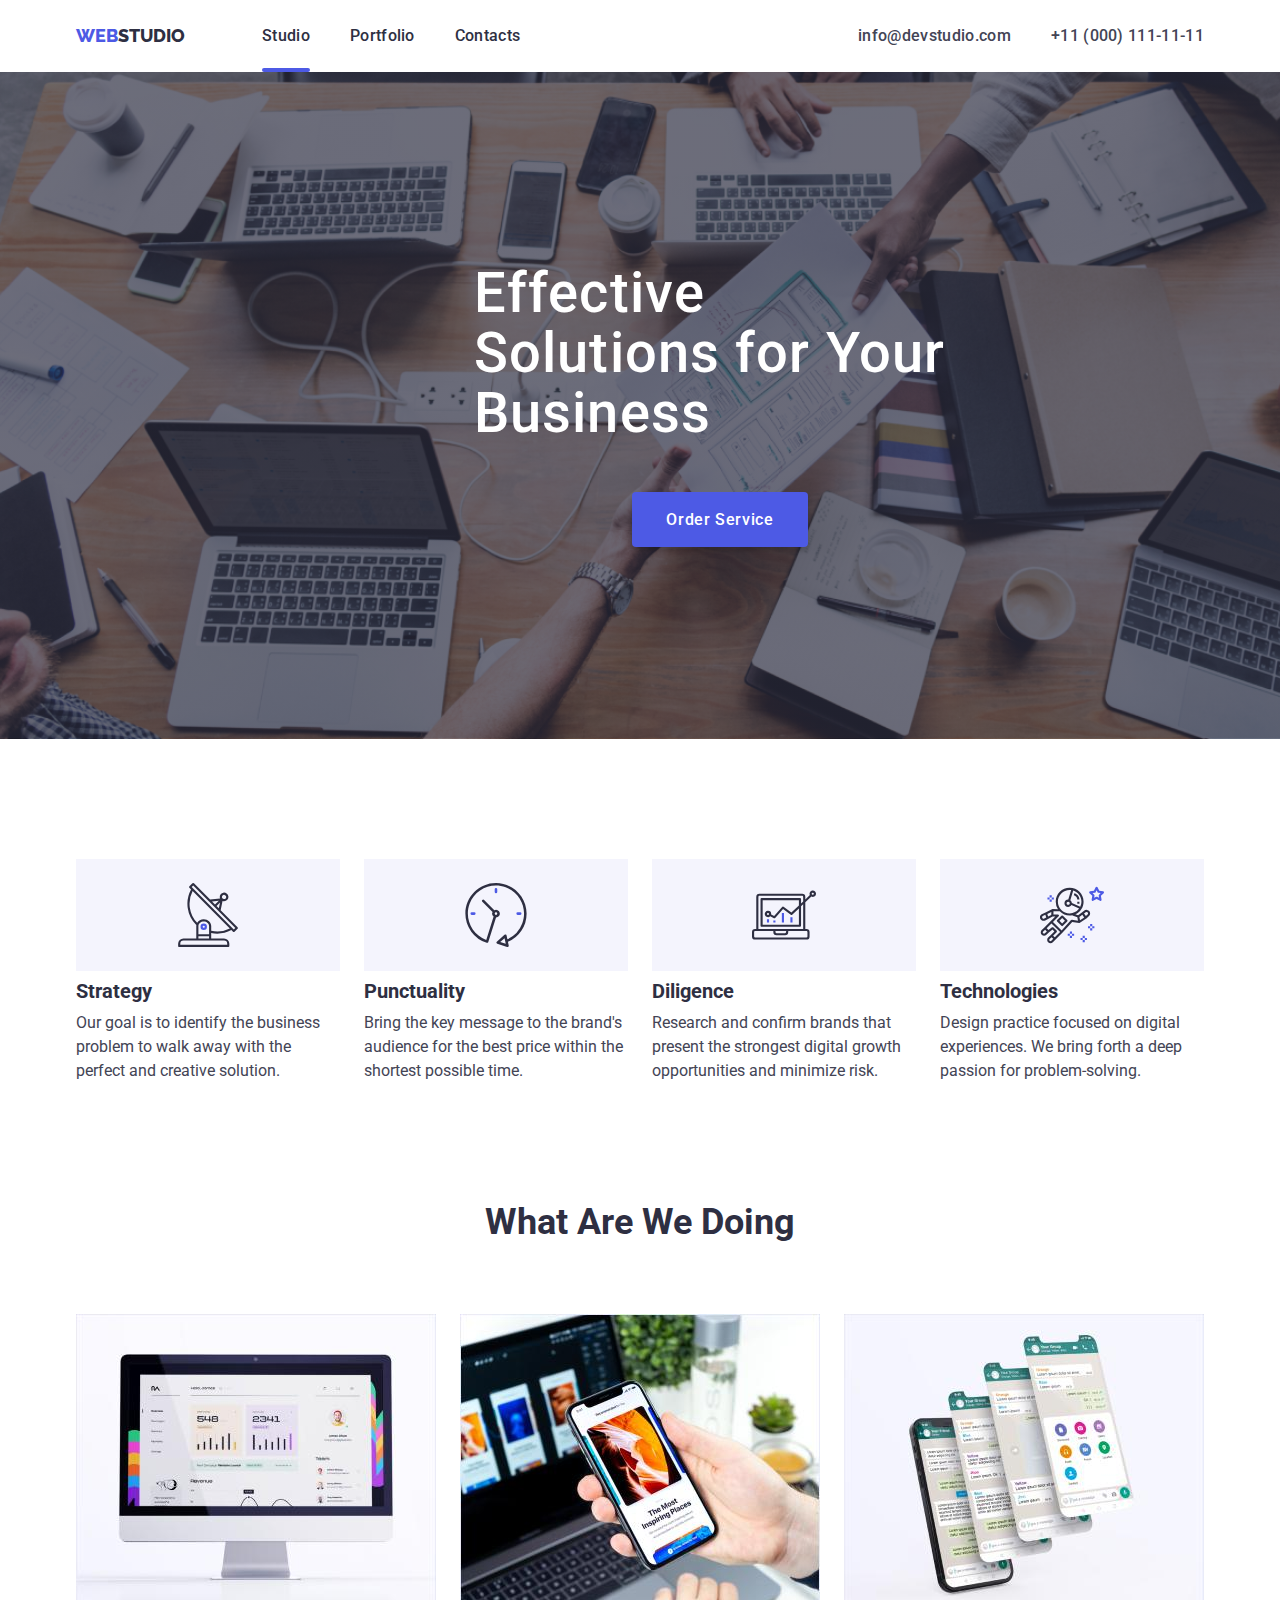
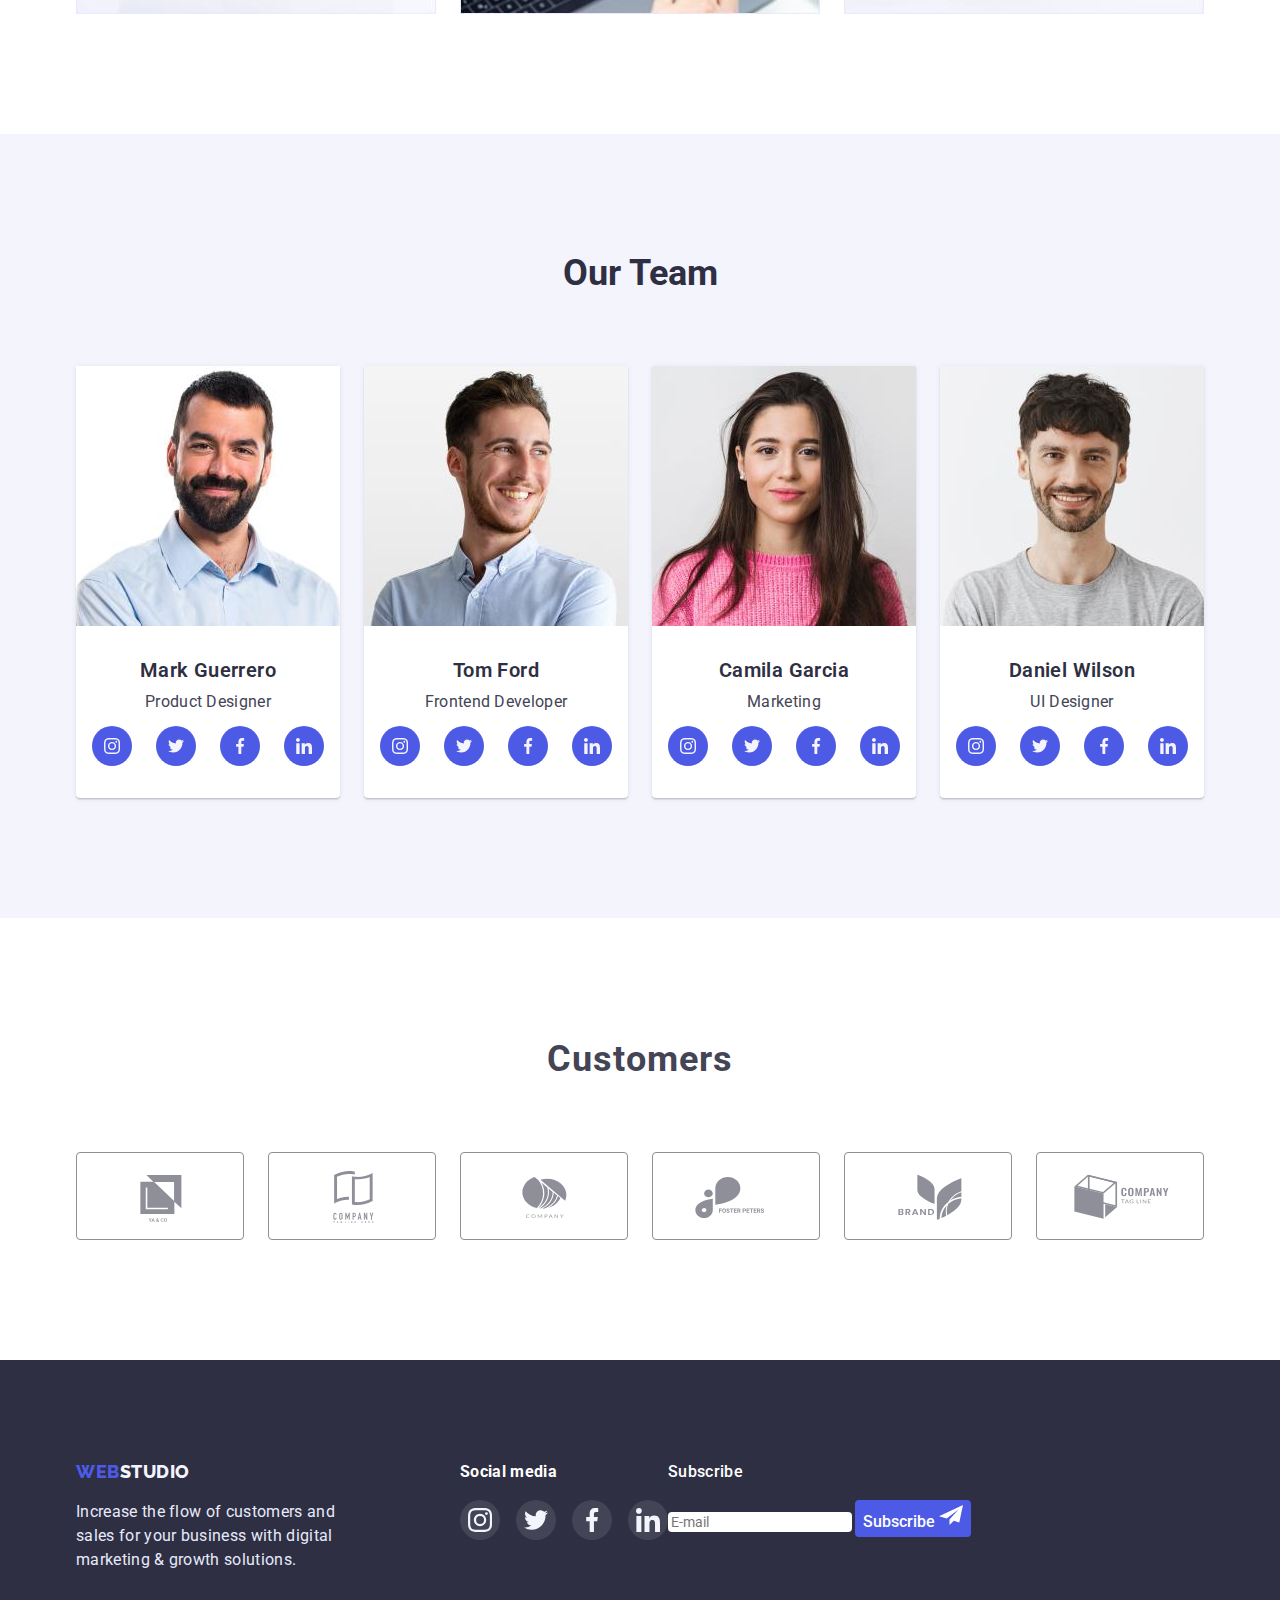
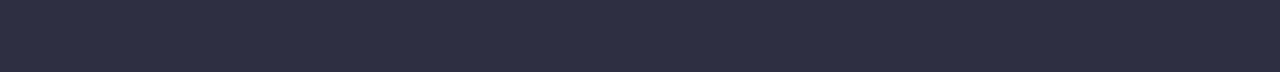
==== index.html @ 7c44bed7 "ДЗ-6 заготовки" ====
<!DOCTYPE html>
<html lang="en">
<head>
    <meta charset="UTF-8">
    <meta http-equiv="X-UA-Compatible" content="IE=edge">
    <meta name="viewport" content="width=device-width, initial-scale=1.0">
    <link rel="preconnect" href="https://fonts.googleapis.com">
    <link rel="preconnect" href="https://fonts.gstatic.com" crossorigin>
    <link href="https://fonts.googleapis.com/css2?family=Raleway:wght@800&family=Roboto:wght@400;500;700;900&display=swap" rel="stylesheet">
    <link rel="stylesheet" href="https://cdn.jsdelivr.net/npm/modern-normalize@1.1.0/modern-normalize.min.css">
    <title>Studio</title>
    <link rel="stylesheet" href="./css/styles.css">
</head>
<body>
    <header class="pege-header">
        <div class="pege-header-box container">
            <nav class="logo">
                <!--Шапка сторінки-->
                <a class="logo-header" href="index.html"><span class="logo-header-accent">web</span>studio</a>
                    <!--Навігація на інші сторінки-->
                <ul class="nav-menu current-page">

                    <li class="menu-list">
                        <a class="menu-item menu-activ" href="index.html">Studio</a>
                    </li>
                    <li class="menu-list">
                        <a class="menu-item" href="portfolio.html">Portfolio</a>
                    </li>
                    <li class="menu-list">
                        <a class="menu-item" href="">Contacts</a>
                    </li>

                </ul>
            </nav>
        
                <!--Контакти-->

            <ul class="contacts">

                <li class="contact-list">
                    <a class="contact" href="mailto:info@devstudio.com">info@devstudio.com</a>
                </li>
                <li class="contact-list">
                    <a class="contact" href="tel:+110001111111">+11 (000) 111-11-11</a>
                </li>
                
            </ul>
        </div>
    </header>

    <main class="main">
        
        <section class="hero-style">

            <div class="hero-box container">

                <h1 class="hero-title">Effective Solutions for Your Business</h1>

                <button class="button" type="button" data-modal-open>Order Service</button>

            </div>

        </section>

            <!--Приклади інструментів-->
        <section class="section-advantage section">

            <div class="advantage-box container">

                <h2 class="hidden-title">Advantage</h2>
                <ul class="advantage">

                    <li class="list-advantage">

                        <div class="advantage-icon">
                            <svg class="" width="64" height="64">
                                <use href="./images/sprite.svg#icon-antenna-1"></use>
                            </svg>
                        </div>

                        <h3 class="advantage-title">Strategy</h3>
                        <p class="advantage-text">Our goal is to identify the business
                        problem to walk away with the perfect and creative solution.
                        </p>

                    </li>
            
                    <li class="list-advantage">

                        <div class="advantage-icon">
                            <svg class="" width="64" height="64">
                                <use href="./images/sprite.svg#icon-clock-1"></use>
                            </svg>
                        </div>

                        <h3 class="advantage-title">Punctuality</h3>
                        <p class="advantage-text">Bring the key message to the brand's audience
                        for the best price within the shortest possible time.
                        </p>

                    </li>
            
                    <li class="list-advantage">

                        <div class="advantage-icon">
                            <svg class="" width="64" height="64">
                                <use href="./images/sprite.svg#icon-diagram-1"></use>
                            </svg>
                        </div>

                        <h3 class="advantage-title">Diligence</h3>
                        <p class="advantage-text">Research and confirm brands that present the strongest digital
                        growth opportunities and minimize risk.
                        </p>

                    </li>
            
                    <li class="list-advantage">

                        <div class="advantage-icon">
                            <svg class="" width="64" height="64">
                                <use href="./images/sprite.svg#icon-astronaut-1"></use>
                            </svg>
                        </div>

                        <h3 class="advantage-title">Technologies</h3>
                        <p class="advantage-text">Design practice focused on digital experiences.
                        We bring forth a deep passion for problem-solving.
                        </p>

                    </li>

                </ul>
            </div>

        </section>    

            <!--Приклади робіт-->
        <section class="work-examples section">

        <div class="work-box container">

                <h2 class="two-header">What are we doing</h2>

            <ul class="work-examples-list">
                <li class="work-linc">
                    <img src="images/Rectangle71.jpg" alt="products" width="360">
                </li>
        
                <li class="work-linc">
                    <img src="images/img(1).jpg" alt="products" width="360">
                </li>
        
                <li class="work-linc">
                    <img src="images/img.jpg" alt="products" width="360">
                </li>
            </ul>

        </div>
        
        </section>
            
            <!--Наша команда-->
        <section class="block-team section">

        <div class="team-box container">
            <h2 class="two-header">Our Team</h2>
            <ul class="team-title">
                <li class="team-list">
                    <img src="images/Foto1.jpg" alt="foto" width="264" height="260">

                    <div class="team-card">
                        <h3 class="name">Mark Guerrero</h3>
                        <p class="profession">Product Designer</p>
                        <ul class="social-list">
                            <li class="social-list-item">
                                <a class="social-list-link" href="">
                                    <svg class="social-list-icon" width="16" height="16">
                                        <use href="./images/sprite.svg#icon-instagram-2"></use>
                                    </svg>
                                    </a>
                            </li>
                            <li class="social-list-item">
                                <a class="social-list-link" href="">
                                    <svg class="social-list-icon" width="16" height="16">
                                        <use href="./images/sprite.svg#icon-twitter-1"></use>
                                    </svg>
                                    </a>
                            </li>
                            <li class="social-list-item">
                                <a class="social-list-link" href="">
                                    <svg class="social-list-icon" width="16" height="16">
                                        <use href="./images/sprite.svg#icon-facebook-1"></use>
                                    </svg>
                                    </a>
                            </li>
                            <li class="social-list-item">
                                <a class="social-list-link" href="">
                                <svg class="social-list-icon" width="16" height="16">
                                    <use href="./images/sprite.svg#icon-linkedin-1"></use>
                                </svg>
                                </a>
                            </li>
                        </ul>
                    </div>
                    
                </li>
        
                <li class="team-list">
                    <img src="images/Foto2.jpg" alt="foto" width="264" height="260">

                    <div class="team-card">
                        <h3 class="name">Tom Ford</h3>
                        <p class="profession">Frontend Developer</p>
                        <ul class="social-list">
                            <li class="social-list-item">
                                <a class="social-list-link" href="">
                                    <svg class="social-list-icon" width="16" height="16">
                                        <use href="./images/sprite.svg#icon-instagram-2"></use>
                                    </svg>
                                    </a>
                            </li>
                            <li class="social-list-item">
                                <a class="social-list-link" href="">
                                    <svg class="social-list-icon" width="16" height="16">
                                        <use href="./images/sprite.svg#icon-twitter-1"></use>
                                    </svg>
                                    </a>
                            </li>
                            <li class="social-list-item">
                                <a class="social-list-link" href="">
                                    <svg class="social-list-icon" width="16" height="16">
                                        <use href="./images/sprite.svg#icon-facebook-1"></use>
                                    </svg>
                                    </a>
                            </li>
                            <li class="social-list-item">
                                <a class="social-list-link" href="">
                                <svg class="social-list-icon" width="16" height="16">
                                    <use href="./images/sprite.svg#icon-linkedin-1"></use>
                                </svg>
                                </a>
                            </li>
                        </ul>
                    </div>
                    
                </li>
            
                <li class="team-list">
                    <img src="images/Foto3.jpg" alt="foto" width="264" height="260">

                    <div class="team-card">
                        <h3 class="name">Camila Garcia</h3>
                        <p class="profession">Marketing</p>
                        <ul class="social-list">
                            <li class="social-list-item">
                                <a class="social-list-link" href="">
                                    <svg class="social-list-icon" width="16" height="16">
                                        <use href="./images/sprite.svg#icon-instagram-2"></use>
                                    </svg>
                                    </a>
                            </li>
                            <li class="social-list-item">
                                <a class="social-list-link" href="">
                                    <svg class="social-list-icon" width="16" height="16">
                                        <use href="./images/sprite.svg#icon-twitter-1"></use>
                                    </svg>
                                    </a>
                            </li>
                            <li class="social-list-item">
                                <a class="social-list-link" href="">
                                    <svg class="social-list-icon" width="16" height="16">
                                        <use href="./images/sprite.svg#icon-facebook-1"></use>
                                    </svg>
                                    </a>
                            </li>
                            <li class="social-list-item">
                                <a class="social-list-link" href="">
                                <svg class="social-list-icon" width="16" height="16">
                                    <use href="./images/sprite.svg#icon-linkedin-1"></use>
                                </svg>
                                </a>
                            </li>
                        </ul>
                    </div>
                    
                </li>
            
                <li class="team-list">
                    <img src="images/Foto4.jpg" alt="foto" width="264" height="260">

                    <div class="team-card">
                        <h3 class="name">Daniel Wilson</h3>
                        <p class="profession">UI Designer</p>
                        <ul class="social-list">
                            <li class="social-list-item">
                                <a class="social-list-link" href="">
                                    <svg class="social-list-icon" width="16" height="16">
                                        <use href="./images/sprite.svg#icon-instagram-2"></use>
                                    </svg>
                                    </a>
                            </li>
                            <li class="social-list-item">
                                <a class="social-list-link" href="">
                                    <svg class="social-list-icon" width="16" height="16">
                                        <use href="./images/sprite.svg#icon-twitter-1"></use>
                                    </svg>
                                    </a>
                            </li>
                            <li class="social-list-item">
                                <a class="social-list-link" href="">
                                    <svg class="social-list-icon" width="16" height="16">
                                        <use href="./images/sprite.svg#icon-facebook-1"></use>
                                    </svg>
                                    </a>
                            </li>
                            <li class="social-list-item">
                                <a class="social-list-link" href="">
                                <svg class="social-list-icon" width="16" height="16">
                                    <use href="./images/sprite.svg#icon-linkedin-1"></use>
                                </svg>
                                </a>
                            </li>
                            
                        </ul>
                    </div>
                    
                </li>

            </ul>
        </div>
      
        </section>
        <section class="customers section">
            <div class="customers-box container">
                <h2 class="customers-title">Customers</h2>
                <ul class="customers-list">
                    <li class="customers-item">
                        <a class="customers-linc" href="">
                            <svg class="customers-icon" width="104" height="56">
                                <use href="./images/sprite.svg#icon-Client-1"></use>
                            </svg>
                        </a>
                    </li>
                    <li class="customers-item">
                        <a class="customers-linc" href="">
                            <svg class="customers-icon" width="104" height="56">
                                <use href="./images/sprite.svg#icon-Client-2"></use>
                            </svg>
                        </a>
                    </li>
                    <li class="customers-item">
                        <a class="customers-linc" href="">
                            <svg class="customers-icon" width="104" height="56">
                                <use href="./images/sprite.svg#icon-Client-3"></use>
                            </svg>
                        </a>
                    </li>
                    <li class="customers-item">
                        <a class="customers-linc" href="">
                            <svg class="customers-icon" width="104" height="56">
                                <use href="./images/sprite.svg#icon-Client-4"></use>
                            </svg>
                        </a>
                    </li>
                    <li class="customers-item">
                        <a class="customers-linc" href="">
                            <svg class="customers-icon" width="104" height="56">
                                <use href="./images/sprite.svg#icon-Client-5"></use>
                            </svg>
                        </a>
                    </li>
                    <li class="customers-item">
                        <a class="customers-linc" href="">
                            <svg class="customers-icon" width="104" height="56">
                                <use href="./images/sprite.svg#icon-Client-6"></use>
                            </svg>
                        </a>
                    </li>
                    
                </ul>
            </div>
          
        </section>
    </main>
    <!--Підвал сторінки-->
    <footer class="footer">
        <div class="footer-box container">
            <div class="pege-footer-container">

                <a class="logo-footer" href="index.html"><span class="logo-footer-accent">web</span>studio</a>
                <p class="footer-text">
                Increase the flow of customers and sales
                for your business with digital marketing & growth solutions.
                </p>
    
            </div>
            <div class="social-media-box">
                    
                <p class="social-media-title">Social media</p>
    
                <ul class="social-media-list">
                    <li class="social-media-item">
                        <a class="social-media-link" href="">
                            <svg class="social-media-icon" width="24" height="24">
                                <use href="./images/sprite.svg#instagram-1"></use>
                            </svg>
                        </a>
                    </li>
                    <li class="social-media-item">
                        <a class="social-media-link" href="">
                            <svg class="social-media-icon" width="24" height="24">
                                <use href="./images/sprite.svg#twitter-1"></use>
                            </svg>
                        </a>
                    </li>
                    <li class="social-media-item">
                        <a class="social-media-link" href="">
                            <svg class="social-media-icon" width="24" height="24">
                                <use href="./images/sprite.svg#facebook-1"></use>
                            </svg>
                        </a>
                    </li>
                    <li class="social-media-item">
                        <a class="social-media-link" href="#">
                            <svg class="social-media-icon" width="24" height="24">
                                <use href="./images/sprite.svg#linkedin-1"></use>
                            </svg>
                        </a>
                    </li>
                    
                </ul>
            </div>
            
            <form class="email-input" name="subscribe" autocomplete="on" novalidate>
                <p class="subscribe-title">Subscribe</p> 
                <!-- <label 
                    class="contact-form-input" 
                    for="user_email" 
                
                </label> -->
                <input 
                class="contact-form" 
                type="email" 
                name="user_email"
                required
                placeholder="E-mail"
                pattern="^([a-z0-9_-]+\.)*[a-z0-9_-]+@[a-z0-9_-]+(\.[a-z0-9_-]+)*\.[a-z]{2,6}$"
                >
                <button class="button-submit" type="submit">Subscribe
                    <svg class="button-submit-icon" width="24" height="24">
                        <use href="./images/sprite.svg#icon-Mail-3"></use>
                    </svg>
                </button>
            </form>
            
        </div>
    </footer>

    <div class="backdrop is-hidden" data-modal>
        <div class="modal">
            <form class="modal-input">
                Leave your contacts and we will call you back
                <label for="name">Name</label>
                <input type="text" name="name" id="name">
                <label for="tel">Phone</label>
                <input type="tel"
                placeholder="Your for namber"
                >
                <label for="email">Email</label>
                <input type="email"
                placeholder=""
                >
                <textarea class="contact-form-massedge" name="">

                </textarea>
            </form>

            <button type="button" class="modal-close-btn" data-modal-close>
                <svg class="modal-close-icon" width="8" height="8">
                    <use href="./images/sprite.svg#icon-close-black-18dp-2-1"></use>
                </svg>
            </button>
        </div>
    </div>

<script src="./js/modal.js"></script>
</body>
</html>
---- css/styles.css ----
:root {
    --primary-brand-color: #4D5AE5;
    --dark-color: #2E2F42;
    --success-color: #31D0AA;
    --body-text-color: #434455;
    --subtle-text-color: #8E8F99;
    --accent-color: #E7E9FC;
    --light-color: #F4F4FD;
    --white-color: #FFFFFF;
    --blue-button: #404BBF;
    --modal: #FCFCFC;

}
h1,h2,h3,h4,p {
    margin-top: 0;
    margin-bottom: 0;
}

ul,li {
    margin-top: 0;
    margin-bottom: 0;
    padding-left: 0;

}img {
    display: block;
}

button {
    cursor: pointer;
}

body {
    font-family: 'Roboto', sans-serif;
    font-weight: 500;
    font-size: 14px;
    color: var(--body-text-color);
    background-color: var(--white-color);
}

a {
    text-decoration: none;
}

ul {
    list-style: none;
}

.container {
    width: 1158px;
    margin-left: auto;
    margin-right: auto;
    padding-left: 15px;
    padding-right: 15px;
}

.section {
    padding-top: 120px;
    padding-bottom: 120px;
    
}

/*  */
/* Стилі-Хедер! */ 

.pege-header {
    width: 100%;
    top: 0;
    left: 0;

    padding-top: 24px;
    padding-bottom: 24px;
    height: 72px;
    box-shadow: 0px 2px 1px rgba(46, 47, 66, 0.08), 0px 1px 1px rgba(46, 47, 66, 0.16), 0px 1px 6px rgba(46, 47, 66, 0.08);
}

.pege-header-box {
    display: flex;
    align-items: center;
}

/* Логотип */

.logo {
    display: flex;
    align-items: center;
}

.logo-header {
    font-family: 'Raleway', sans-serif;
    font-weight: 800;
    font-size: 18px;
    line-height: 1.33;
    color: var(--dark-color);
    margin-right: 77px;

    text-transform: uppercase;
}
.logo-header-accent {
    color: var(--primary-brand-color);
}
/* Навігація на інші сторінки */
.nav-menu {
    display: flex;
    align-items: center;
}

.menu-list:not(:last-child) {
    margin-right: 40px;
}

.menu-item {
    font-weight: 500;
    font-size: 16px;
    line-height: 1.5;
    letter-spacing: 0.02em;
    color: var(--dark-color);
    transition: color 250ms cubic-bezier(0.4, 0, 0.2, 1);
}

.menu-list {
    position: relative;
}

/* ========= Меню позіціювання сторынки ========= */
.menu-activ::after {
    content: "";
    position: absolute;
    height: 4px;
    width: 100%;

    background-color: var(--primary-brand-color);
    border-radius: 2px;

    bottom: 0;
    left: 0;
    top: 44px;
}
/* ========= Меню позіціювання сторынки ========= */
.menu-item:hover,
.menu-item:focus {
    color: var(--primary-brand-color);
} 

/* Контакти */
.contacts {
    margin-left: auto;
    display: flex;
}    

.contact-list:first-child {
    margin-right: 40px;
}

.contact {
    font-size: 16px;
    line-height: 1.5;
    letter-spacing: 0.02em;
    color: var(--body-text-color);
    transition: color 250ms cubic-bezier(0.4, 0, 0.2, 1);
}

.contact:hover,
.contact:focus {
    color: var(--primary-brand-color);
}

/* Секція-Герой */
.hero-style  {
    /* Фон Hero! */
    position: relative;
    
    padding-top: 192px;
    padding-bottom: 192px;
    margin-right: auto;
    margin-left: auto;
    background-position: center;
    background-image: linear-gradient(rgba(46, 47, 66, 0.7), rgb(46, 47, 66, 0.7)), url(../images/hero/people-office.jpg);
    background-size: cover;
    width: 1440px;
}

.hero-box {
    display: flex;
    align-items: center;
    flex-direction: column;
    
}

.hero-title {
    text-align: start;
    width: 492px;
    margin-bottom: 48px;
    font-weight: 500;
    font-size: 56px;
    line-height: 1.07;
    letter-spacing: 0.02em;
    color: var(--white-color);
}

/* Кнопка */
.button {
    padding: 16px 32px;
    border-color: transparent;
    font-family: inherit;
    letter-spacing: 0.04em;
    font-weight: 500;
    font-size: 16px;
    line-height: 1.19;
    border-radius: 4px;
    color: var(--white-color);
    background: var(--primary-brand-color);
    box-shadow: 0px 4px 4px rgba(0, 0, 0, 0.15);
    transition: background-color 250ms cubic-bezier(0.4, 0, 0.2, 1), 
                box-shadow 250ms cubic-bezier(0.4, 0, 0.2, 1), 
                border-radius 250ms cubic-bezier(0.4, 0, 0.2, 1);
}

.button:hover,
.button:focus {
    background-color: var(--blue-button);
    box-shadow: 0px 1px 6px rgba(46, 47, 66, 0.08), 0px 1px 1px rgba(46, 47, 66, 0.16), 0px 2px 1px rgba(46, 47, 66, 0.08);
    border-radius: 4px;
}

/* Прихований заголовок*/

.hidden-title {
    position: absolute;
    white-space: nowrap;
    width: 1px;
    height: 1px;
    overflow: hidden;
    border: 0;
    padding: 0;
    clip: rect(0 0 0 0);
    clip-path: inset(50%);
    margin: 1px;
}

.two-header {
font-weight: 700;
font-size: 36px;
line-height: 1.1;
text-transform: capitalize;
color: var(--dark-color);
}

/* Секція-переваги */

.section-advantage {
    background-color: var(--white-color);
    padding-bottom: 0;
}

.advantage-box {
    display: flex;
    align-items: center;
}
    
.advantage {
    display: flex;
    flex-wrap: wrap;
}

.advantage-icon {
    display: flex;
    justify-content: center;
    align-items: center;
    width: 264px;
    height: 112px;
    background-color: #F4F4FD;
    margin-bottom: 8px;
}
.advantage-title {

    font-weight: 700;
    font-size: 20px;
    line-height: 1.2;
    color: var(--dark-color);
} 

.list-advantage {
    width: 264px;
}

.list-advantage:not(:last-child) {
    margin-right: 24px;
}

.advantage-text {
    margin-top: 8px;

    font-weight: 400;
    font-size: 16px;
    line-height: 1.5;
    color: var(--body-text-color);
}

/* <!--Приклади робіт--> */

.work-examples {
    text-align: center;
    background-color: var(--white-color);
}

.work-examples-list {
    display: flex;
    margin-top: 72px;

}

.work-linc:not(:last-child) {
    margin-right: 24px;
}

/* Команда */
.block-team {
    text-align: center;
    background-color: var(--light-color);
}

.team-title {
    display: flex;
    margin-top: 72px;
    flex-wrap: wrap;
}

.team-title > li {
    background: var(--white-color);
}

.team-list:nth-child(4n) {
    margin-right: 0;
}

.team-list {
    
    flex-basis: calc((100% - 96px) / 4);
    gap: 24px;
    box-shadow: 0px 1px 6px rgba(46, 47, 66, 0.08), 0px 1px 1px rgba(46, 47, 66, 0.16), 0px 2px 1px rgba(46, 47, 66, 0.08);
    border-radius: 0px 0px 4px 4px;
}

.team-list:not(:last-child) {
    margin-right: 24px;
}

.team-card {
    text-align: center;

    padding-top: 32px;
    padding-right: 16px;
    padding-bottom: 32px;
    padding-left: 16px;
}

.name {
    font-weight: 600;
    font-size: 20px;
    line-height: 1.2;
    letter-spacing: 0.02em;
    color: var(--dark-color);
}

.profession {
font-weight: 400;
font-size: 16px;
line-height: 1.5;
letter-spacing: 0.02em;
margin-top: 8px;
color: var(--body-text-color);
}

.social-list {
    display: flex;
    justify-content: center;
    flex-wrap: wrap;
    gap: 24px;
    margin-top: 12px;
}

.social-list-link {
    display: flex;
    justify-content: center;
    align-items: center;
    width: 40px;
    height: 40px;
    border-radius: 50%;
    background-color: var(--primary-brand-color);
    transition: background-color 250ms cubic-bezier(0.4, 0, 0.2, 1);
}

.social-list-link:hover,
.social-list-link:focus {
    background-color: var(--blue-button);
    
}

.social-list-icon {
    fill: var(--light-color);
}

/* Портфоліо! */

.portfolio {
    padding-top: 96px;
}

.portfolio-box {
    display: flex;
    flex-wrap: wrap;
    justify-content: space-around;
}

.portfolio-container {
    display: flex;
    flex-wrap: wrap;
    column-gap: 24px;
    row-gap: 48px;
    
}
/* Оверлей */

.overlay {
    position: absolute;
    top: 0;
    left: 0;
    width: 100%;
    height: 100%;
    padding-top: 40px;
    padding-bottom: 164px;
    padding-right: 32px;
    padding-left: 32px;
    overflow-y: scroll;
    transform: translate(0, 100%);
    transition: transform 250ms cubic-bezier(0.4, 0, 0.2, 1);

    font-weight: 400;
    font-size: 16px;
    line-height: 1.5;
    letter-spacing: 0.02em;
    color: #F4F4FD;
    background-color: #4D5AE5;
}

.overlay-box {
    position: relative;
    overflow: hidden;
}

.portfolio-body:hover .overlay,
.portfolio-linc:focus .overlay {
    transform: translate(0, 0);
}

/* Оверлей */
.portfolio-body {
    flex-basis: calc((100% - 48px) / 3);
    background-color: var(--white-color);
}

.portfolio-body:nth-child(3n) {
    margin-right: 0;
}

.portfolio-linc {
    display: block;
    box-shadow: 0px 1px 6px rgba(46, 47, 66, 0.08);
    transition: box-shadow 250ms cubic-bezier(0.4, 0, 0.2, 1);
}

.portfolio-linc:hover,
.portfolio-linc:focus {
    box-shadow: 0px 1px 6px rgba(46, 47, 66, 0.08), 0px 1px 1px rgba(46, 47, 66, 0.16), 0px 2px 1px rgba(46, 47, 66, 0.08);
    
}

.portfolio-card {
    padding: 32px 16px 32px 16px;
    border-right: 0.5px solid var(--white-color);
    border-bottom: 0.5px solid var(--white-color);
    border-left: 0.5px solid var(--white-color);
}

.portfolio-title {
    justify-content: center;
    align-items: flex-start;
    font-weight: 600;
    font-size: 20px;
    line-height: 1.2;
    letter-spacing: 0.02em;
    color: var(--dark-color);
}

.portfolio-text {
    margin-top: 8px;
    font-weight: 400;
    font-size: 16px;
    line-height: 1.5;
    letter-spacing: 0.02em;
    color: var(--body-text-color);
}

/* Кнопки фільтрів портфоліо */

.button-body {
    display: flex;
    margin-bottom: 72px;
}

.button-body > li:not(:last-child) {
    margin-right: 20px;
}

.button-filter {
    
    padding: 8px 16px;
    border-radius: 4px;
    border: 1px solid var(--accent-color);
    color: var(--primary-brand-color);
    font-family: inherit;
    font-weight: 500;
    font-size: 16px;
    line-height: 1.5;
    font-style: normal;
    letter-spacing: 0.04em;

    background: var(--light-color);
    transition: color 250ms cubic-bezier(0.4, 0, 0.2, 1), background-color 250ms cubic-bezier(0.4, 0, 0.2, 1), 
                box-shadow 250ms  cubic-bezier(0.4, 0, 0.2, 1), border-color cubic-bezier(0.4, 0, 0.2, 1);
}               

.button-filter:hover,
.button-filter:focus {
    color: var(--white-color);
    background-color: #4D5AE5;
    border-color: transparent;
    box-shadow: 0px 1px 6px rgba(46, 47, 66, 0.08), 0px 1px 1px rgba(46, 47, 66, 0.16), 0px 2px 1px rgba(46, 47, 66, 0.08);
}

.customers-title {
    font-weight: 700;
    font-size: 36px;
    line-height: 42px;
    letter-spacing: 0.03em;
    text-align: center;
    margin-bottom: 72px;
}

.customers {
    background-color: var(--white-color);
}

.customers-list {
    display: flex;
    justify-content: center;
    flex-wrap: wrap;
    gap: 24px;
}
.customers-linc {
    display: flex;
    justify-content: center;
    align-items: center;
    width: 168px;
    height: 88px;
    color: var(--subtle-text-color); 
    border: 1px solid var(--subtle-text-color);
    border-radius: 4px;
    transition: color 250ms cubic-bezier(0.4, 0, 0.2, 1), border 250ms cubic-bezier(0.4, 0, 0.2, 1);
}   

.customers-icon {
    fill: currentColor;
}


.customers-linc:hover, 
.customers-linc:focus { 
    color: var(--primary-brand-color);
    border: 1px solid var(--primary-brand-color); 
}

.footer {
    display: flex;
    background: var(--dark-color);
    padding-top: 100px;
    padding-bottom: 100px;
}

/* ============ Футер =========== */
/* Логотип */
.logo-footer {
    margin-bottom: 16px;

    font-family: 'Raleway', sans-serif;
    font-weight: 800;
    font-size: 18px;
    line-height: 1.33;
    letter-spacing: 0.03em;
    text-transform: uppercase;
    color: var(--light-color);
}

.pege-footer-container {
    margin-right: 120px;
}

.footer-text {
    max-width: 264px;

    font-weight: 400;
    font-size: 16px;
    line-height: 1.5;
    letter-spacing: 0.02em;
    margin-top: 16px;
    color: var(--accent-color);
}

.logo-footer-accent {
    color: var(--primary-brand-color);
}

/* Social media footer*/

.footer-box {
    display: flex;
    justify-content: flex-start;
}

.social-media-title {
    font-weight: 700;
    font-size: 16px;
    line-height: 24px;
    margin-bottom: 16px;

    letter-spacing: 0.02em;
    color: var(--white-color);
}

.social-media-list {
    display: flex;
    justify-content: center;
    flex-wrap: wrap;
    gap: 16px;
}

.social-media-link {
    display: flex;
    justify-content: center;
    align-items: center;
    width: 40px;
    height: 40px;
    border-radius: 50%;
    background-color: var(--body-text-color);
    transition: background-color 250ms cubic-bezier(0.4, 0, 0.2, 1);
}

.social-media-link:hover,
.social-media-link:focus {
background-color: var(--success-color);
}

/* Вікно регістрації */
/* .subscribe-box {
} */
.email-input {
    display: block;
    justify-content: flex-end;

}

.contact-form {
    border: 1px solid rgba(255, 255, 255, 0.3);
    border-radius: 4px;
}

.contact-form-input {
    width: 100%;
    height: 40px;

    font-weight: 400;
    font-size: 12px;
    line-height: 24px;
    letter-spacing: 0.04em;
    color: rgba(255, 255, 255, 0.6);

    
}

.subscribe-title {
    align-items: center;
    margin-bottom: 16px;

    font-weight: 500;
    font-size: 16px;
    line-height: 24px;

    letter-spacing: 0.02em;
    color: #FFFFFF;
}
.button-submit {
    font-weight: 500;
    font-size: 16px;
    line-height: 1.5;

    color: #FFFFFF;
    background: #4D5AE5;
    border-radius: 4px;
    border-color: transparent;
}
.button-submit-icon {
    fill: #FFFFFF;

}


/* ============== Футер ==============*/

/* =========== Модель вікна ==========*/

.backdrop {
    position: fixed;
    width: 100%;
    height: 100%;
    top: 0;
    left: 0;
    z-index: 100;
    background: rgba(46, 47, 66, 0.4);
}   
.modal {
    position: absolute;
    width: 408px;
    height: 576px;
    background: #FCFCFC;
    box-shadow: 0px 1px 1px rgba(0, 0, 0, 0.14), 0px 1px 3px rgba(0, 0, 0, 0.12), 0px 2px 1px rgba(0, 0, 0, 0.2);
    border-radius: 4px;
    left: 50%;
    top: 50%;
    transform: translate(-50%, -50%);
}

.modal-close-btn {
    background-color: #E7E9FC;
    border: 1px solid  #D0D2E3;
    padding: 0;
    width: 24px;
    height: 24px;
    border-radius: 50%;
    display: flex;
    justify-content: center;
    align-items: center;
    position: absolute;
    top: 10px;
    right: 10px;
    transition: border-color 250ms cubic-bezier(0.4, 0, 0.2, 1), background-color 250ms cubic-bezier(0.4, 0, 0.2, 1);
}

.modal-close-btn:hover,
.modal-close-btn:focus {
    border-color: var(--blue-button);
    background-color: var(--blue-button);
}

.modal-close-icon {
    fill: currentColor;
    transition: color 250ms cubic-bezier(0.4, 0, 0.2, 1);
}

.modal-close-btn:hover. modal-close-icon,
.modal-close-btn:focus. modal-close-icon {
    fill: var(--white-color);
}

.backdrop.is-hidden {
    opacity: 0;
    visibility: hidden;
    pointer-events: none;

    transition: opacity 250ms cubic-bezier(0.4, 0, 0.2, 1), visibility 250ms cubic-bezier(0.4, 0, 0.2, 1);
}

/* =========== Модель вікна ===========*/
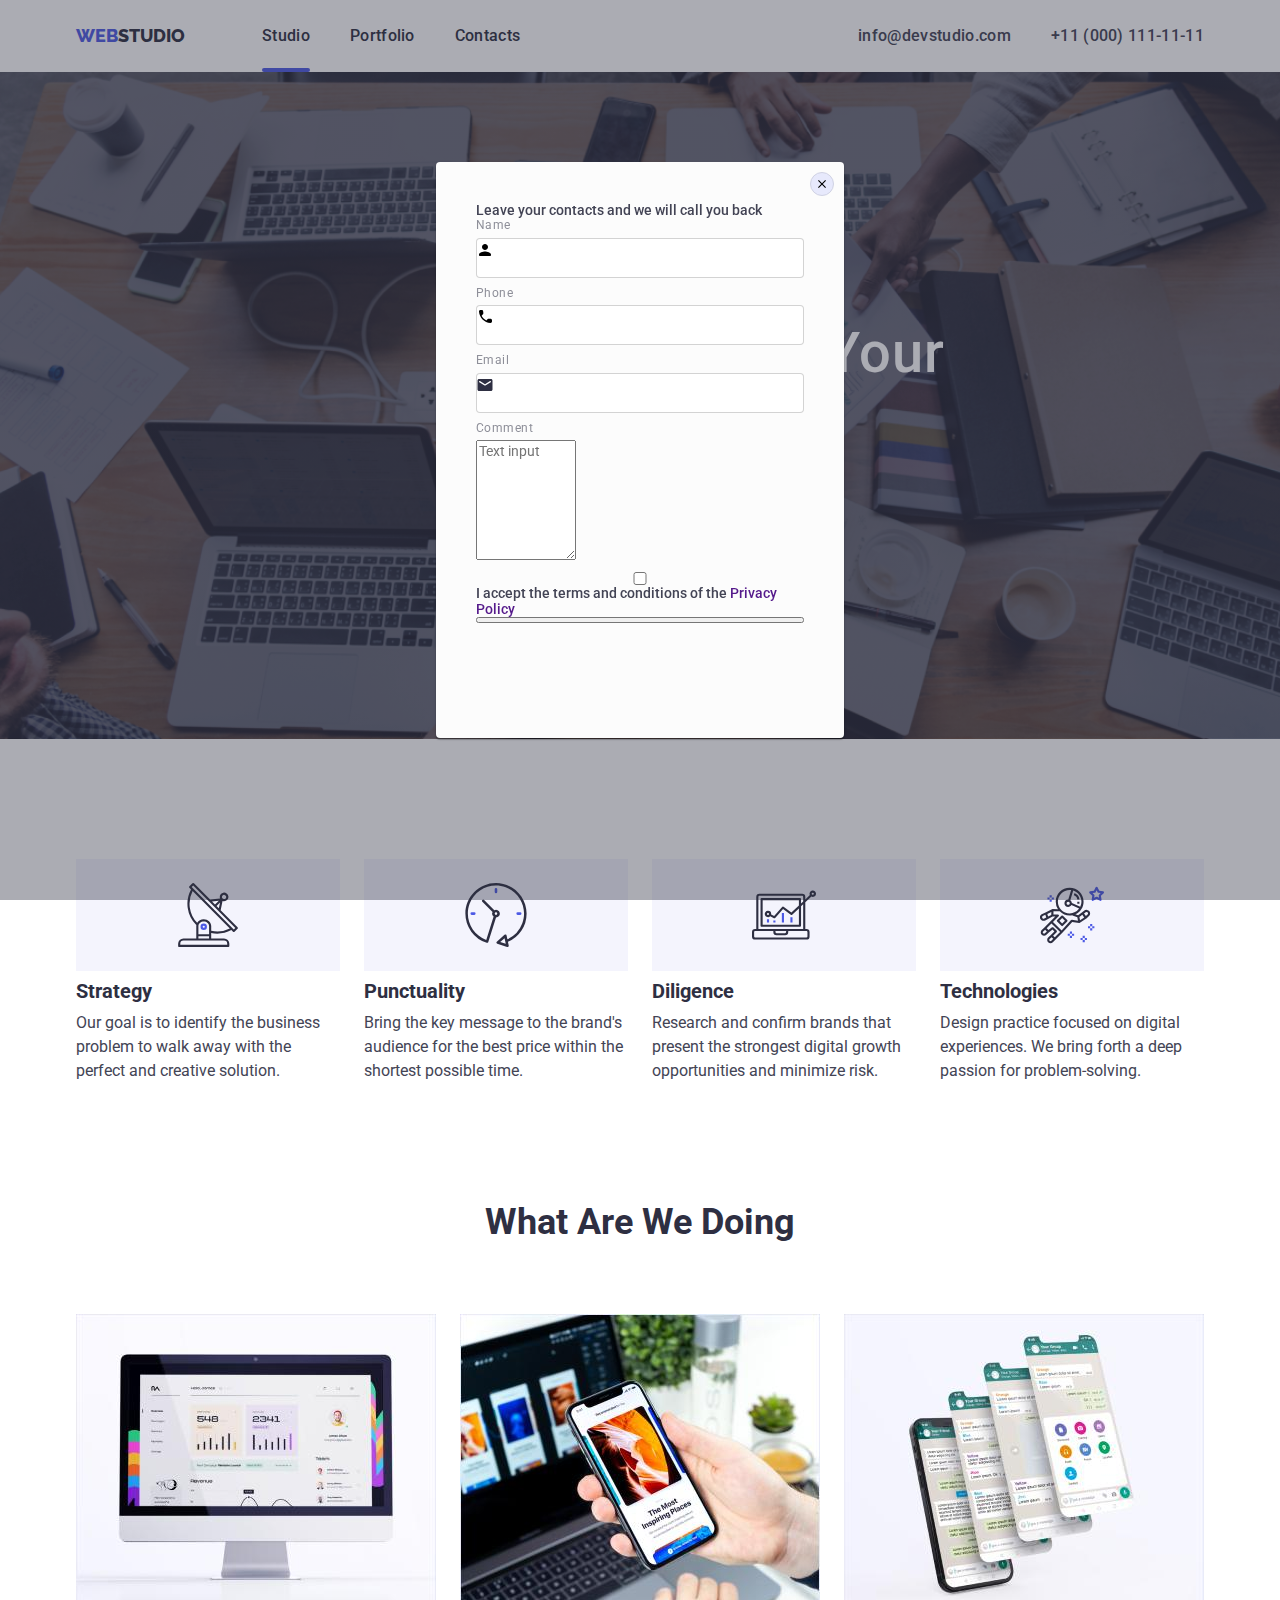
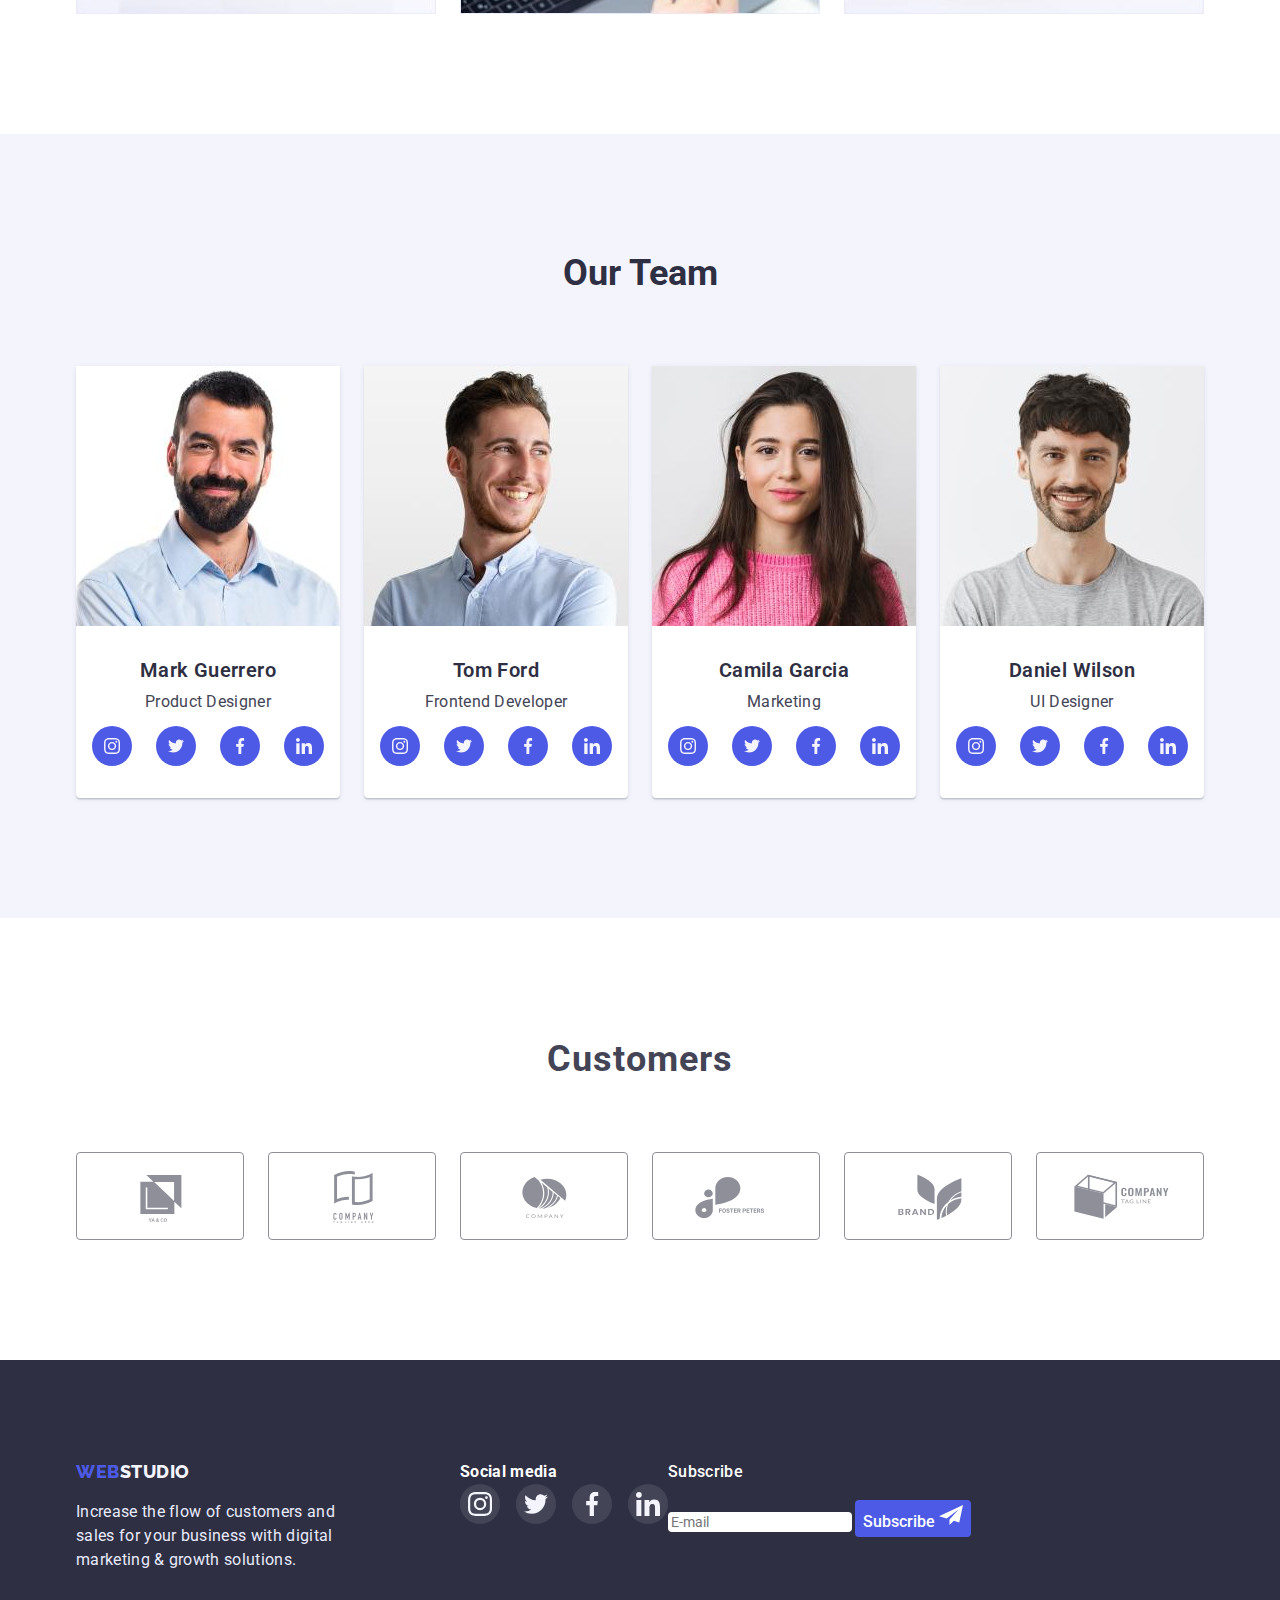
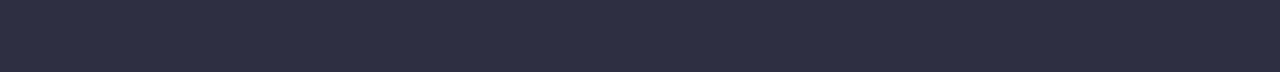
==== commit 4c634cbf: "ДЗ-6 backdropbackdrop" ====
--- a/index.html
+++ b/index.html
@@ -434,46 +434,105 @@
             
             <form class="email-input" name="subscribe" autocomplete="on" novalidate>
                 <p class="subscribe-title">Subscribe</p> 
-                <!-- <label 
-                    class="contact-form-input" 
-                    for="user_email" 
-                
-                </label> -->
-                <input 
-                class="contact-form" 
-                type="email" 
-                name="user_email"
-                required
-                placeholder="E-mail"
-                pattern="^([a-z0-9_-]+\.)*[a-z0-9_-]+@[a-z0-9_-]+(\.[a-z0-9_-]+)*\.[a-z]{2,6}$"
-                >
-                <button class="button-submit" type="submit">Subscribe
-                    <svg class="button-submit-icon" width="24" height="24">
-                        <use href="./images/sprite.svg#icon-Mail-3"></use>
-                    </svg>
+
+                <div>
+                    <input 
+                    class="contact-form" 
+                    type="email" 
+                    name="user_email"
+                    required
+                    placeholder="E-mail"
+                    pattern="^([a-z0-9_-]+\.)*[a-z0-9_-]+@[a-z0-9_-]+(\.[a-z0-9_-]+)*\.[a-z]{2,6}$"
+                    >
+                    <button class="button-submit" type="submit">Subscribe
+                        <svg class="button-submit-icon" width="24" height="24">
+                            <use href="./images/sprite.svg#icon-Mail-3"></use>
+                        </svg>
+                </div>
+             
                 </button>
             </form>
             
         </div>
     </footer>
 
-    <div class="backdrop is-hidden" data-modal>
+    <div class="backdrop" data-modal>
         <div class="modal">
             <form class="modal-input">
-                Leave your contacts and we will call you back
-                <label for="name">Name</label>
-                <input type="text" name="name" id="name">
-                <label for="tel">Phone</label>
-                <input type="tel"
-                placeholder="Your for namber"
+                <p>Leave your contacts and we will call you back</p>
+
+                <label class="modal-form-field" for="name">
+                    <span class="modal-uzer">Name</span>
+                    <div class="icon-form-box">
+                        <input class="modal-form-input" type="text" 
+                        name="uzer_name" 
+                        required
+                        pattern="^[a-zA-Zа-яА-Я]+$"
+                        minlength="2"
+                        >
+                        <span class="modal-form-icon">
+                            <svg class="" width="18" height="24">
+                                <use href="./images/sprite.svg#icon-person"></use>
+                            </svg>
+                        </span>   
+                    </div>
+                    
+                </label>
+                
+                <label class="modal-form-field" for="tel">
+                    <span class="modal-uzer">Phone</span>
+                        </span>
+                    <div class="icon-form-box">
+                        <input class="modal-form-input" type="tel"
+                        name="uzer_tel"
+                        required
+                        pattern="^[0-9]{3}-[0-9]{3}-[0-9]{2}-[0-9]{2}+$"
+                        title="xxx-xxx-xx-xx"
+                        >
+                        <span class="modal-form-icon">
+                            <svg class="" width="18" height="24">
+                                <use href="./images/sprite.svg#icon-phone"></use>
+                            </svg>
+                        </span>
+                    </div>
+                    
+                </label>
+        
+                <label class="modal-form-field" for="email">
+                    <span class="modal-uzer">Email</span>
+                    <div class="icon-form-box">
+                        <input class="modal-form-input" type="email"
+                        name="uzer_email"
+                        required
+                        pattern="^[a-z0-9._%+-]+@[a-z0-9.-]+\.[a-z]{2,4}+$"
+                        >
+                        <span class="modal-form-icon">
+                            <svg class="icon-mail" width="18" height="24">
+                                <use href="./images/sprite.svg#icon-email"></use>
+                            </svg>
+                        </span>
+                    </div>
+        
+                </label>
+    
+                <label class="modal-form-field" for="">
+                    <span class="modal-uzer">Comment</span>
+                    <textarea class="contact-form-massedge" 
+                    name="uzer_message" 
+                    placeholder="Text input"
+                    ></textarea>
+                </label>
+                
+                <input class="modal-form-check" 
+                id="uzer-policy"
+                type="checkbox"
+                name="uzer-policy"
                 >
-                <label for="email">Email</label>
-                <input type="email"
-                placeholder=""
-                >
-                <textarea class="contact-form-massedge" name="">
-
-                </textarea>
+                <label for="uzer-policy" class="modal-form-check">I accept the terms and conditions of the
+                    <a href="" class="accept-form">Privacy Policy</a>
+                </label>
+                
+                <button class="button-modal-form" type="submit"></button>
             </form>
 
             <button type="button" class="modal-close-btn" data-modal-close>
--- a/css/styles.css
+++ b/css/styles.css
@@ -541,7 +541,7 @@
 .customers-title {
     font-weight: 700;
     font-size: 36px;
-    line-height: 42px;
+    line-height: 1.17;
     letter-spacing: 0.03em;
     text-align: center;
     margin-bottom: 72px;
@@ -631,7 +631,7 @@
     font-weight: 700;
     font-size: 16px;
     line-height: 24px;
-    margin-bottom: 16px;
+    margin-bottom: 1.5;
 
     letter-spacing: 0.02em;
     color: var(--white-color);
@@ -680,7 +680,7 @@
 
     font-weight: 400;
     font-size: 12px;
-    line-height: 24px;
+    line-height: 2.0;
     letter-spacing: 0.04em;
     color: rgba(255, 255, 255, 0.6);
 
@@ -693,7 +693,7 @@
 
     font-weight: 500;
     font-size: 16px;
-    line-height: 24px;
+    line-height: 1.5;
 
     letter-spacing: 0.02em;
     color: #FFFFFF;
@@ -731,13 +731,75 @@
     position: absolute;
     width: 408px;
     height: 576px;
+
     background: #FCFCFC;
     box-shadow: 0px 1px 1px rgba(0, 0, 0, 0.14), 0px 1px 3px rgba(0, 0, 0, 0.12), 0px 2px 1px rgba(0, 0, 0, 0.2);
     border-radius: 4px;
+    padding: 40px;
     left: 50%;
     top: 50%;
+
     transform: translate(-50%, -50%);
 }
+.modal-input {
+    display: flex;
+    flex-direction: column;
+}
+
+.modal-form-field {
+    margin-bottom: 8px;
+}
+
+.modal-uzer {
+    display: block;
+
+    font-weight: 400;
+    font-size: 12px;
+    line-height: 1.3;
+    letter-spacing: 0.04em;
+
+    margin-bottom: 4px;
+
+    color: #8E8F99;
+}
+
+.modal-form-input {
+    width: 100%;
+    height: 40px;
+    padding: 8px;
+    color:black;
+    padding-left: 38px;
+
+    border: 1px solid rgba(33, 33, 33, 0.2);
+    border-radius: 4px;
+}
+
+.icon-form-box {
+    position: relative;
+}
+
+.modal-form-icon {
+    position: absolute;
+    top: 0;
+    left: 0;
+
+    display: block;
+    width: 15px;
+    height: 12px;
+}
+
+.icon-mail {
+    fill: #2E2F42;
+}
+
+.contact-form-massedge {
+    width: 100px;
+    height: 120px;
+}
+.modal-form-check {
+
+}
+
 
 .modal-close-btn {
     background-color: #E7E9FC;
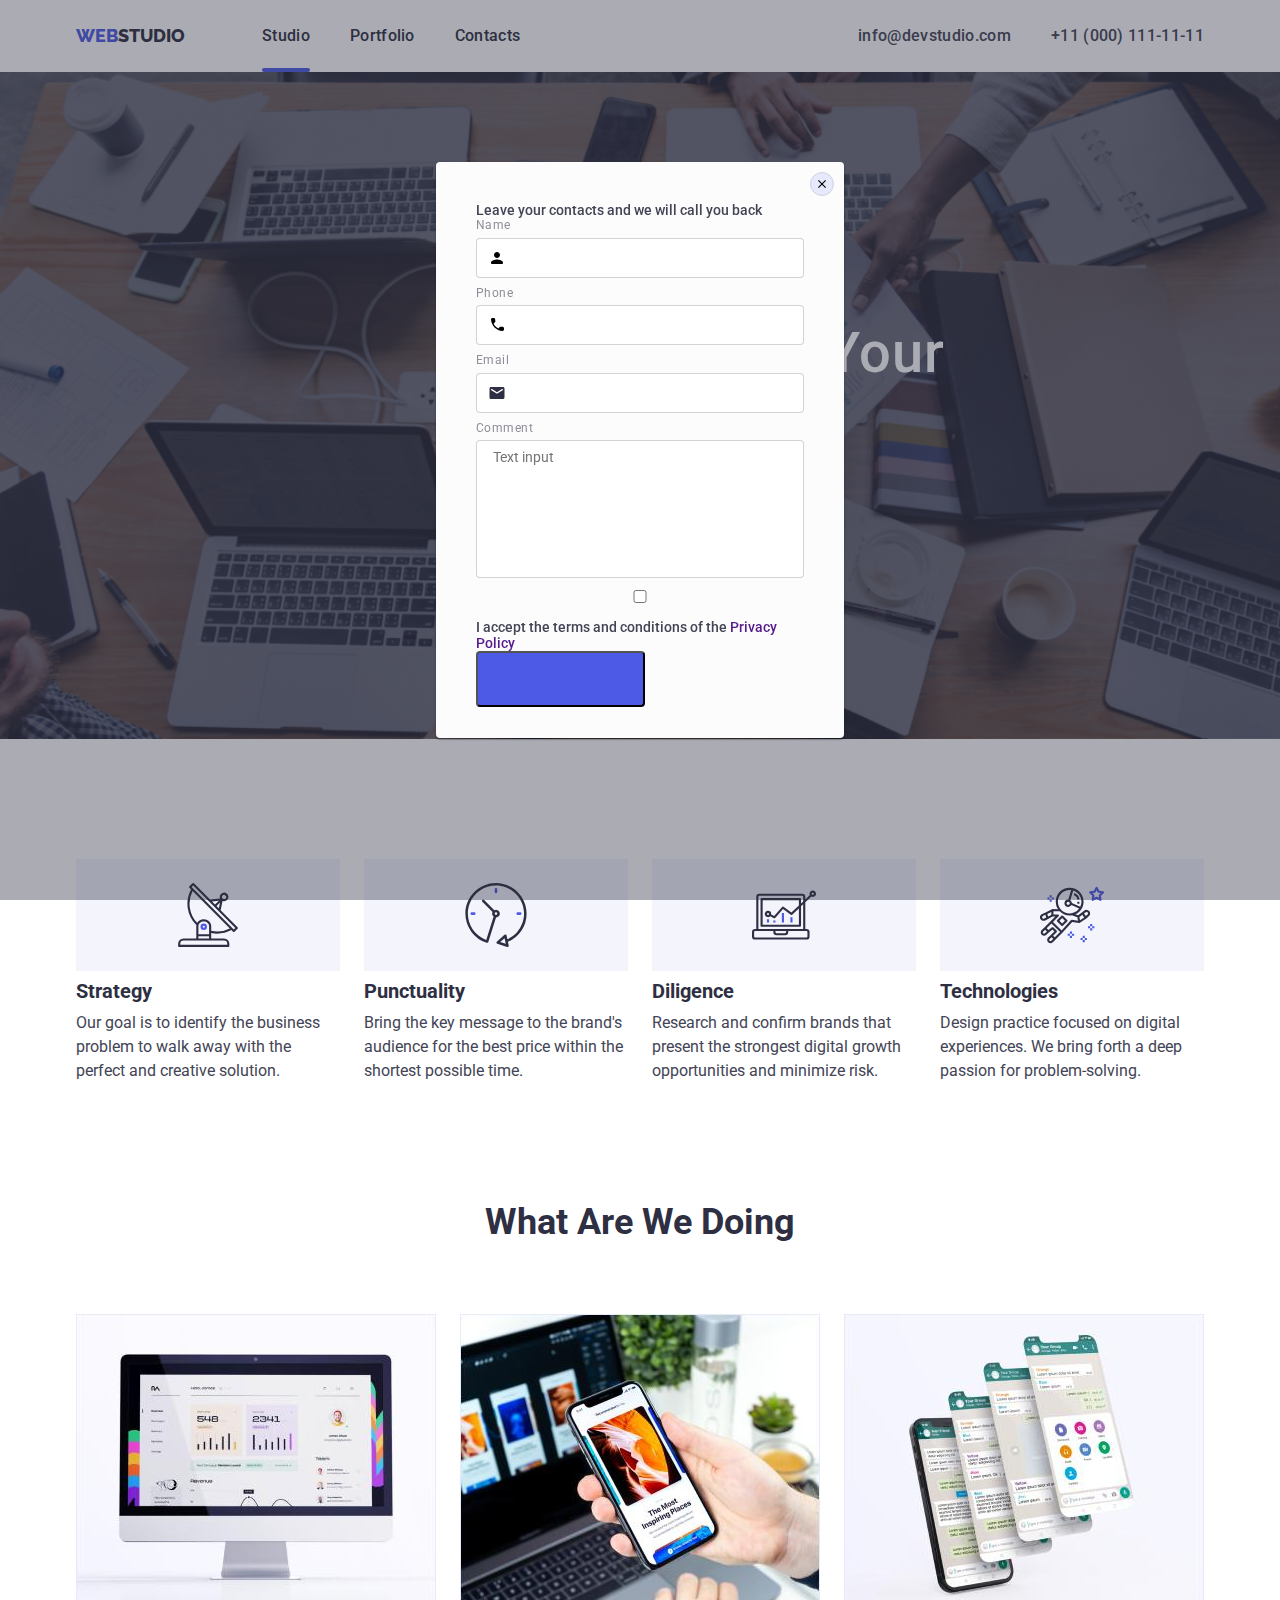
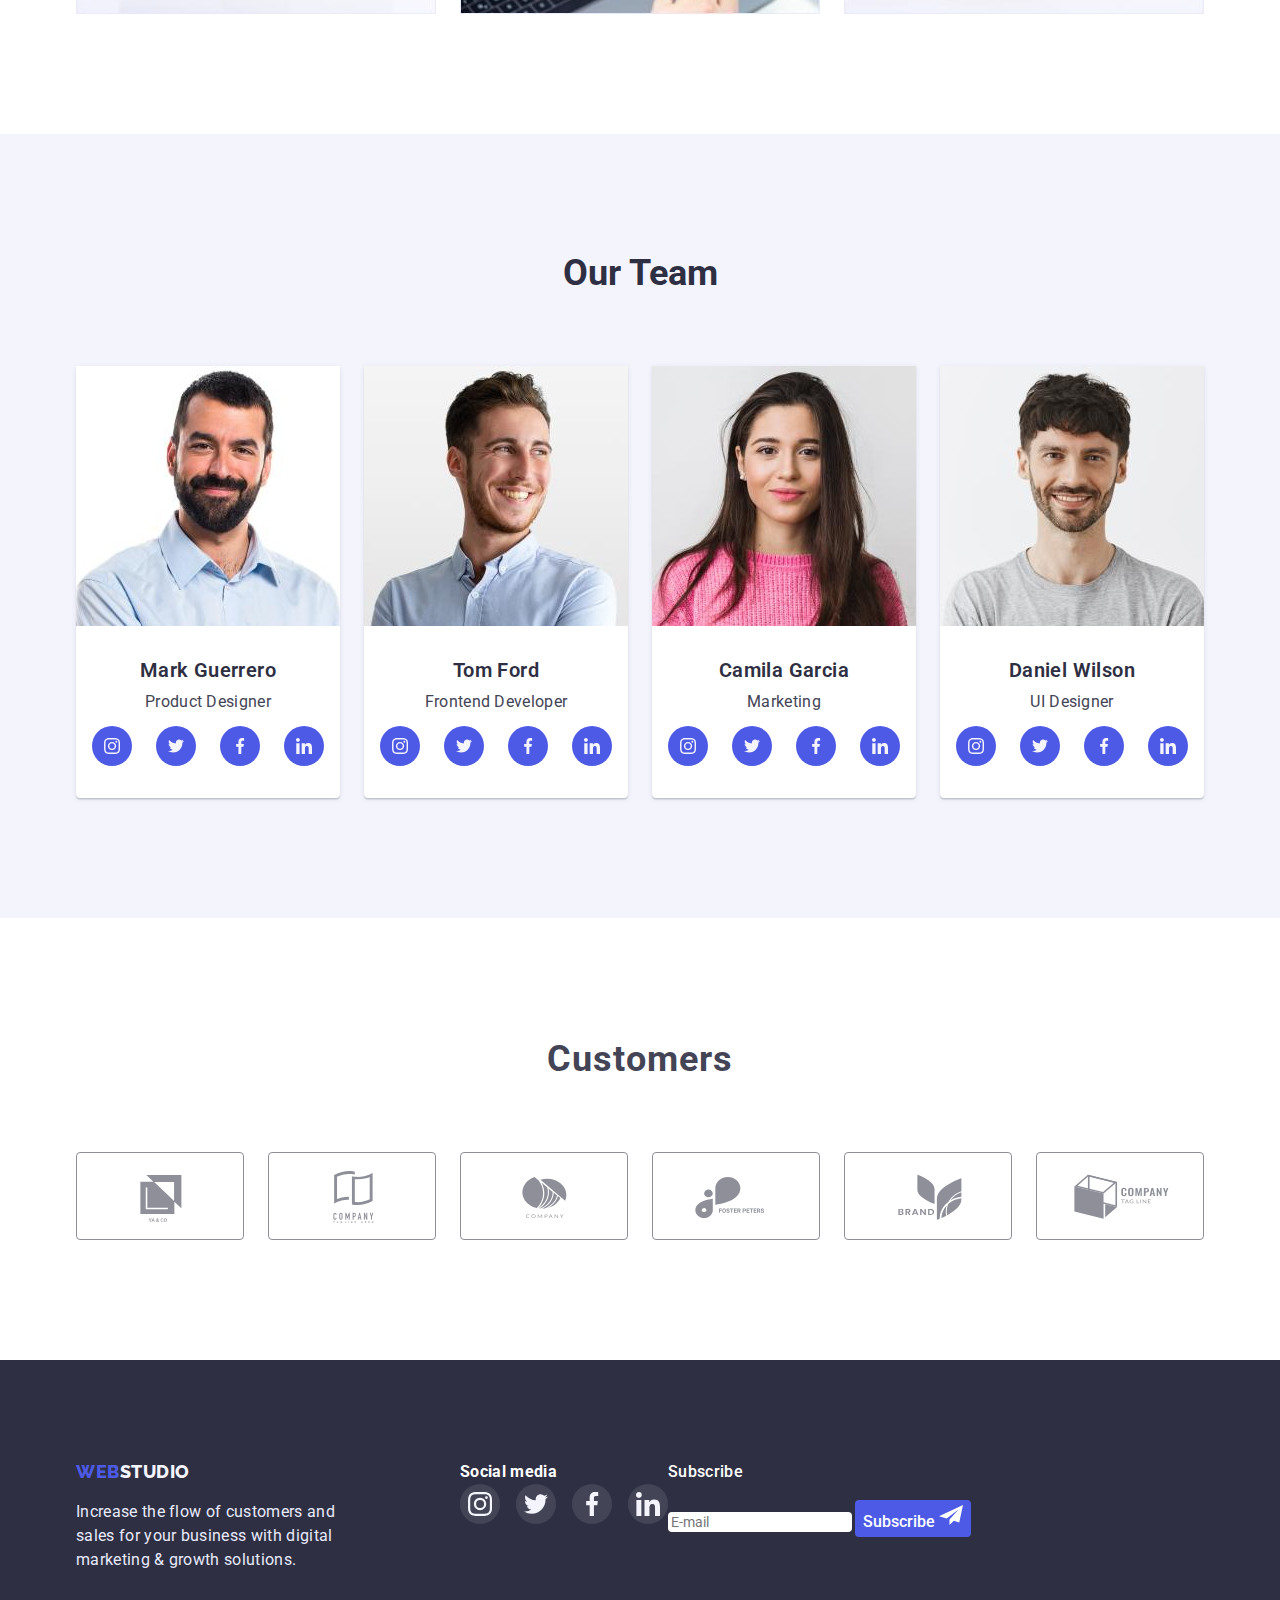
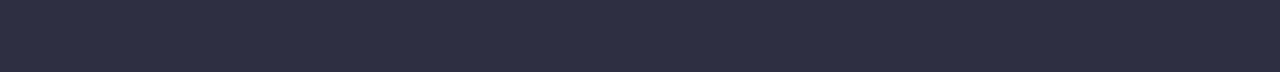
==== commit 0c03f231: "DZ-6 заготовка" ====
--- a/index.html
+++ b/index.html
@@ -463,7 +463,7 @@
 
                 <label class="modal-form-field" for="name">
                     <span class="modal-uzer">Name</span>
-                    <div class="icon-form-box">
+                    <span class="icon-form-box">
                         <input class="modal-form-input" type="text" 
                         name="uzer_name" 
                         required
@@ -475,14 +475,14 @@
                                 <use href="./images/sprite.svg#icon-person"></use>
                             </svg>
                         </span>   
-                    </div>
+                    </span>
                     
                 </label>
                 
                 <label class="modal-form-field" for="tel">
                     <span class="modal-uzer">Phone</span>
                         </span>
-                    <div class="icon-form-box">
+                    <span class="icon-form-box">
                         <input class="modal-form-input" type="tel"
                         name="uzer_tel"
                         required
@@ -494,13 +494,13 @@
                                 <use href="./images/sprite.svg#icon-phone"></use>
                             </svg>
                         </span>
-                    </div>
+                    </span>
                     
                 </label>
         
                 <label class="modal-form-field" for="email">
                     <span class="modal-uzer">Email</span>
-                    <div class="icon-form-box">
+                    <span class="icon-form-box">
                         <input class="modal-form-input" type="email"
                         name="uzer_email"
                         required
@@ -511,7 +511,7 @@
                                 <use href="./images/sprite.svg#icon-email"></use>
                             </svg>
                         </span>
-                    </div>
+                    </span>
         
                 </label>
     
--- a/css/styles.css
+++ b/css/styles.css
@@ -772,16 +772,25 @@
 
     border: 1px solid rgba(33, 33, 33, 0.2);
     border-radius: 4px;
-}
+    transition: border-color 250ms cubic-bezier(0.4, 0, 0.2, 1), fill 250ms cubic-bezier(0.4, 0, 0.2, 1);
+}
+
+.modal-form-input:focus + .modal-form-icon {
+    outline: none;
+    border-color: var(--primary-brand-color);
+    fill: var(--primary-brand-color);
+}   
 
 .icon-form-box {
+    display: block;
     position: relative;
 }
 
 .modal-form-icon {
     position: absolute;
-    top: 0;
-    left: 0;
+    top: 50%;
+    left: 12px;
+    transform: translateY(-100%);
 
     display: block;
     width: 15px;
@@ -793,13 +802,41 @@
 }
 
 .contact-form-massedge {
-    width: 100px;
-    height: 120px;
-}
-.modal-form-check {
-
-}
-
+    width: 100%;
+    height: 138px;
+    resize: none;
+    outline: none;
+
+    padding: 8px 16px;
+    color: var(--dark-color);
+    
+    border: 1px solid rgba(33, 33, 33, 0.2);
+    border-radius: 4px;
+    transition: border-color 250ms cubic-bezier(0.4, 0, 0.2, 1)
+}
+
+.contact-form-massedge:focus {
+    font-size: 14px;
+    outline: none;
+    border-color: #4D5AE5;
+}
+
+.modal-form-check::before {
+    display: block;
+    content: "";
+    width: 16px;
+    height: 16px;
+/* border: 1.25px solid #2E2F42;
+border-radius: 2px; */
+}
+
+.button-modal-form {
+    width: 169px;
+    height: 56px;
+
+    border-radius: 4px;
+    background: #4D5AE5;
+}
 
 .modal-close-btn {
     background-color: #E7E9FC;
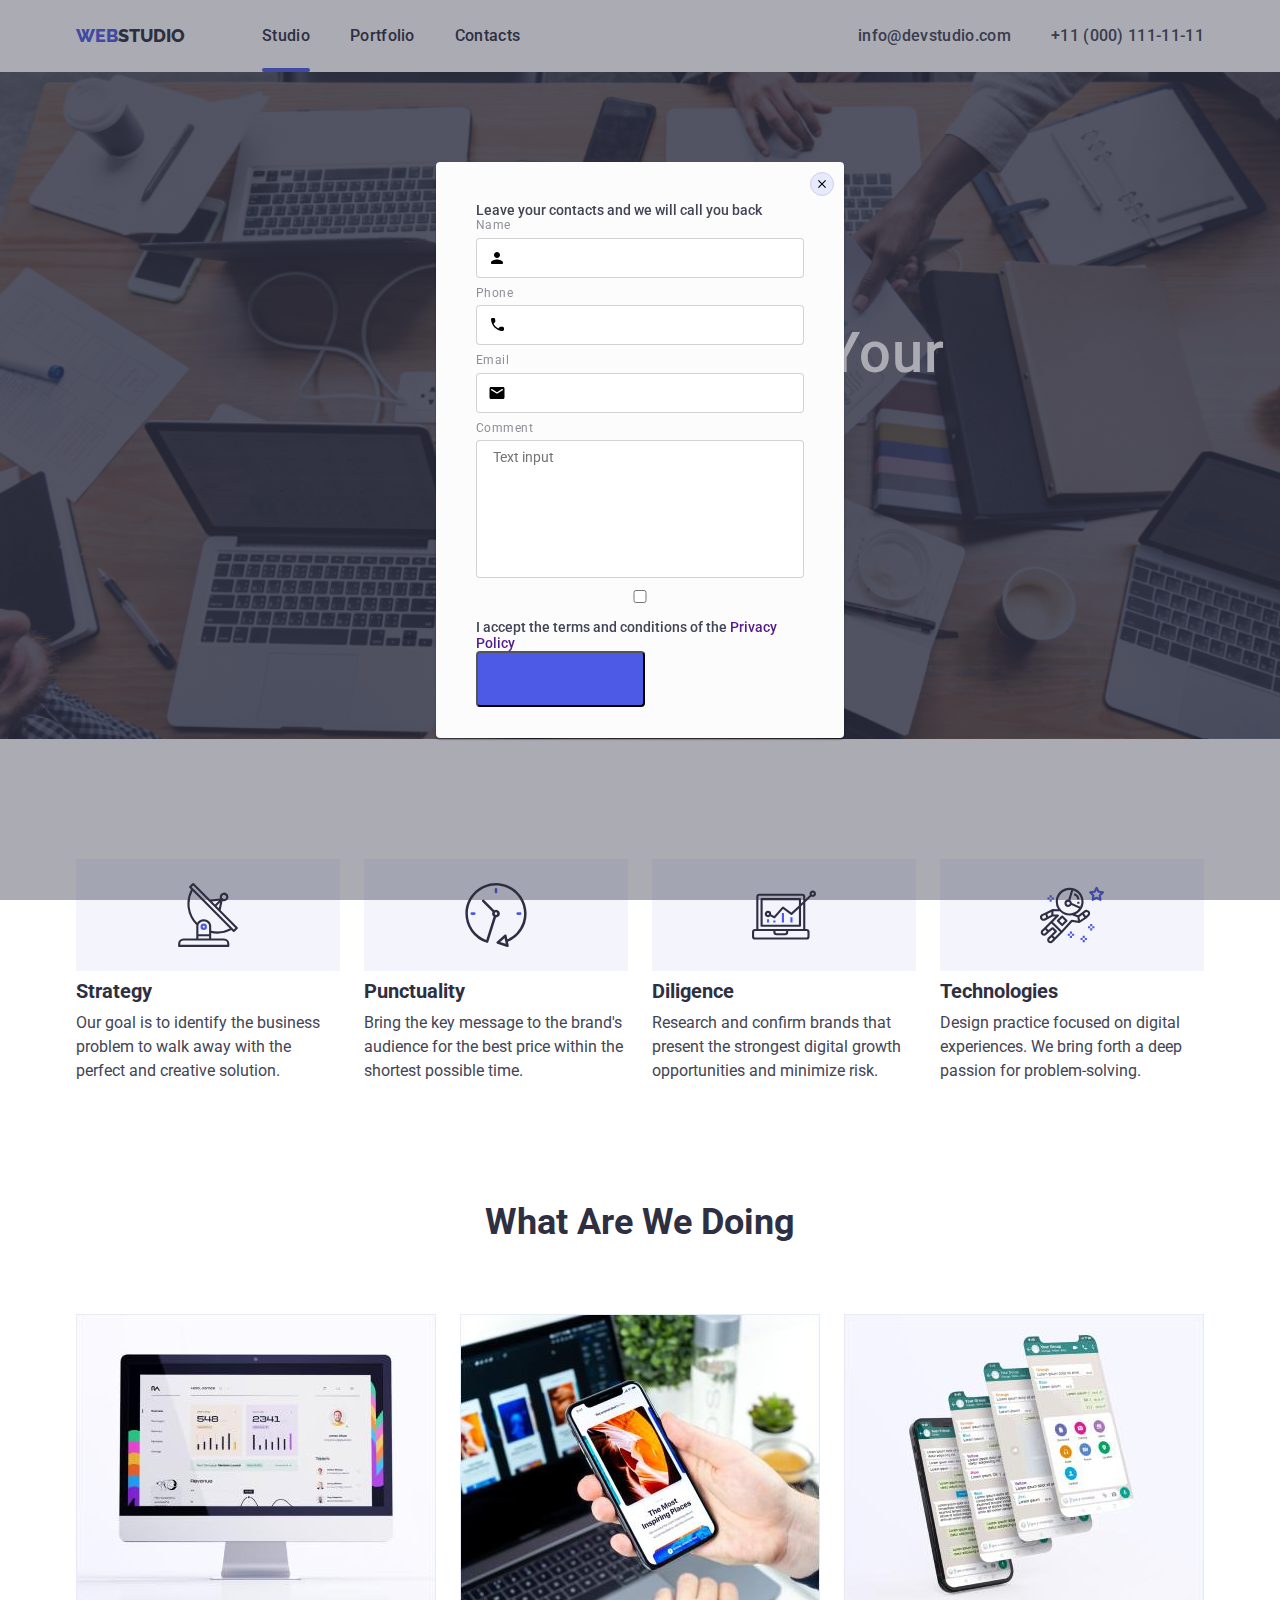
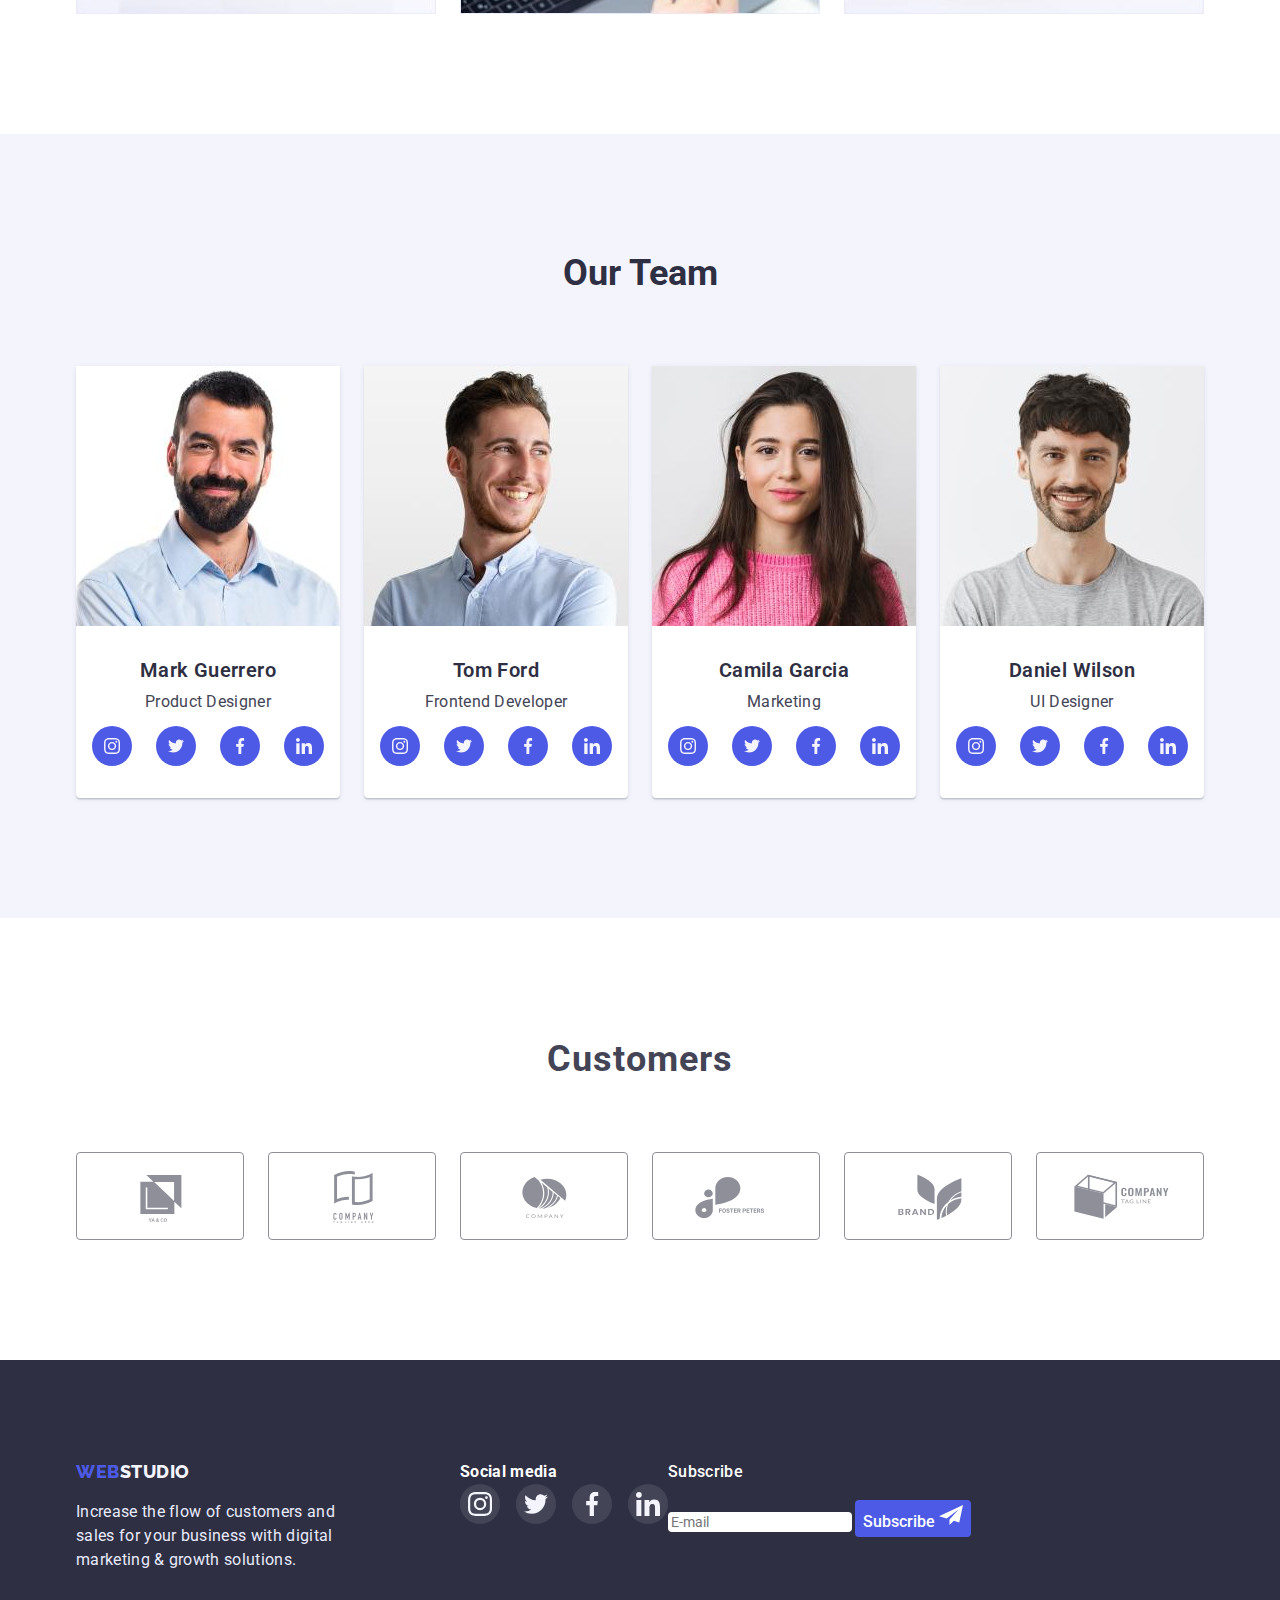
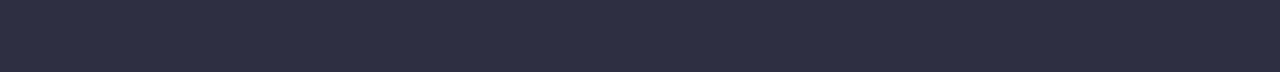
==== commit 9ea32763: "ДЗ-6 + ID в input" ====
--- a/index.html
+++ b/index.html
@@ -448,9 +448,8 @@
                         <svg class="button-submit-icon" width="24" height="24">
                             <use href="./images/sprite.svg#icon-Mail-3"></use>
                         </svg>
+                    </button>
                 </div>
-             
-                </button>
             </form>
             
         </div>
@@ -464,14 +463,16 @@
                 <label class="modal-form-field" for="name">
                     <span class="modal-uzer">Name</span>
                     <span class="icon-form-box">
-                        <input class="modal-form-input" type="text" 
-                        name="uzer_name" 
+                        <input class="modal-form-input" 
+                        type="text" 
+                        name="uzer_name"
+                        id="name"
                         required
                         pattern="^[a-zA-Zа-яА-Я]+$"
                         minlength="2"
                         >
                         <span class="modal-form-icon">
-                            <svg class="" width="18" height="24">
+                            <svg class="icon-form" width="18" height="24">
                                 <use href="./images/sprite.svg#icon-person"></use>
                             </svg>
                         </span>   
@@ -481,16 +482,17 @@
                 
                 <label class="modal-form-field" for="tel">
                     <span class="modal-uzer">Phone</span>
-                        </span>
+                
                     <span class="icon-form-box">
                         <input class="modal-form-input" type="tel"
                         name="uzer_tel"
+                        id="tel"
                         required
                         pattern="^[0-9]{3}-[0-9]{3}-[0-9]{2}-[0-9]{2}+$"
                         title="xxx-xxx-xx-xx"
                         >
                         <span class="modal-form-icon">
-                            <svg class="" width="18" height="24">
+                            <svg class="icon-form" width="18" height="24">
                                 <use href="./images/sprite.svg#icon-phone"></use>
                             </svg>
                         </span>
@@ -503,11 +505,12 @@
                     <span class="icon-form-box">
                         <input class="modal-form-input" type="email"
                         name="uzer_email"
+                        id="email"
                         required
-                        pattern="^[a-z0-9._%+-]+@[a-z0-9.-]+\.[a-z]{2,4}+$"
+                        pattern="[a-z0-9._%+-]+@[a-z0-9.-]+\.[a-z]{2,4}"
                         >
                         <span class="modal-form-icon">
-                            <svg class="icon-mail" width="18" height="24">
+                            <svg class="icon-form" width="18" height="24">
                                 <use href="./images/sprite.svg#icon-email"></use>
                             </svg>
                         </span>
@@ -515,10 +518,11 @@
         
                 </label>
     
-                <label class="modal-form-field" for="">
+                <label class="modal-form-field" for="message">
                     <span class="modal-uzer">Comment</span>
                     <textarea class="contact-form-massedge" 
-                    name="uzer_message" 
+                    name="uzer_message"
+                    id="message" 
                     placeholder="Text input"
                     ></textarea>
                 </label>
@@ -532,7 +536,8 @@
                     <a href="" class="accept-form">Privacy Policy</a>
                 </label>
                 
-                <button class="button-modal-form" type="submit"></button>
+
+                <button class="modal-form-button" type="submit"></button>
             </form>
 
             <button type="button" class="modal-close-btn" data-modal-close>
--- a/css/styles.css
+++ b/css/styles.css
@@ -763,23 +763,27 @@
     color: #8E8F99;
 }
 
+
 .modal-form-input {
     width: 100%;
     height: 40px;
     padding: 8px;
     color:black;
     padding-left: 38px;
-
+    
     border: 1px solid rgba(33, 33, 33, 0.2);
     border-radius: 4px;
-    transition: border-color 250ms cubic-bezier(0.4, 0, 0.2, 1), fill 250ms cubic-bezier(0.4, 0, 0.2, 1);
-}
-
-.modal-form-input:focus + .modal-form-icon {
+    transition: border-color 250ms cubic-bezier(0.4, 0, 0.2, 1);
+}
+
+.modal-form-input:focus {
     outline: none;
     border-color: var(--primary-brand-color);
-    fill: var(--primary-brand-color);
 }   
+
+.modal-form-input:focus + .modal-form-icon {
+    fill: #4D5AE5;
+}
 
 .icon-form-box {
     display: block;
@@ -795,10 +799,7 @@
     display: block;
     width: 15px;
     height: 12px;
-}
-
-.icon-mail {
-    fill: #2E2F42;
+    transition: fill 250ms cubic-bezier(0.4, 0, 0.2, 1);
 }
 
 .contact-form-massedge {
@@ -812,7 +813,11 @@
     
     border: 1px solid rgba(33, 33, 33, 0.2);
     border-radius: 4px;
-    transition: border-color 250ms cubic-bezier(0.4, 0, 0.2, 1)
+    transition: border-color 250ms cubic-bezier(0.4, 0, 0.2, 1);
+}
+
+.modal-uzer::placeholder {
+    
 }
 
 .contact-form-massedge:focus {
@@ -830,7 +835,7 @@
 border-radius: 2px; */
 }
 
-.button-modal-form {
+.modal-form-button {
     width: 169px;
     height: 56px;
 
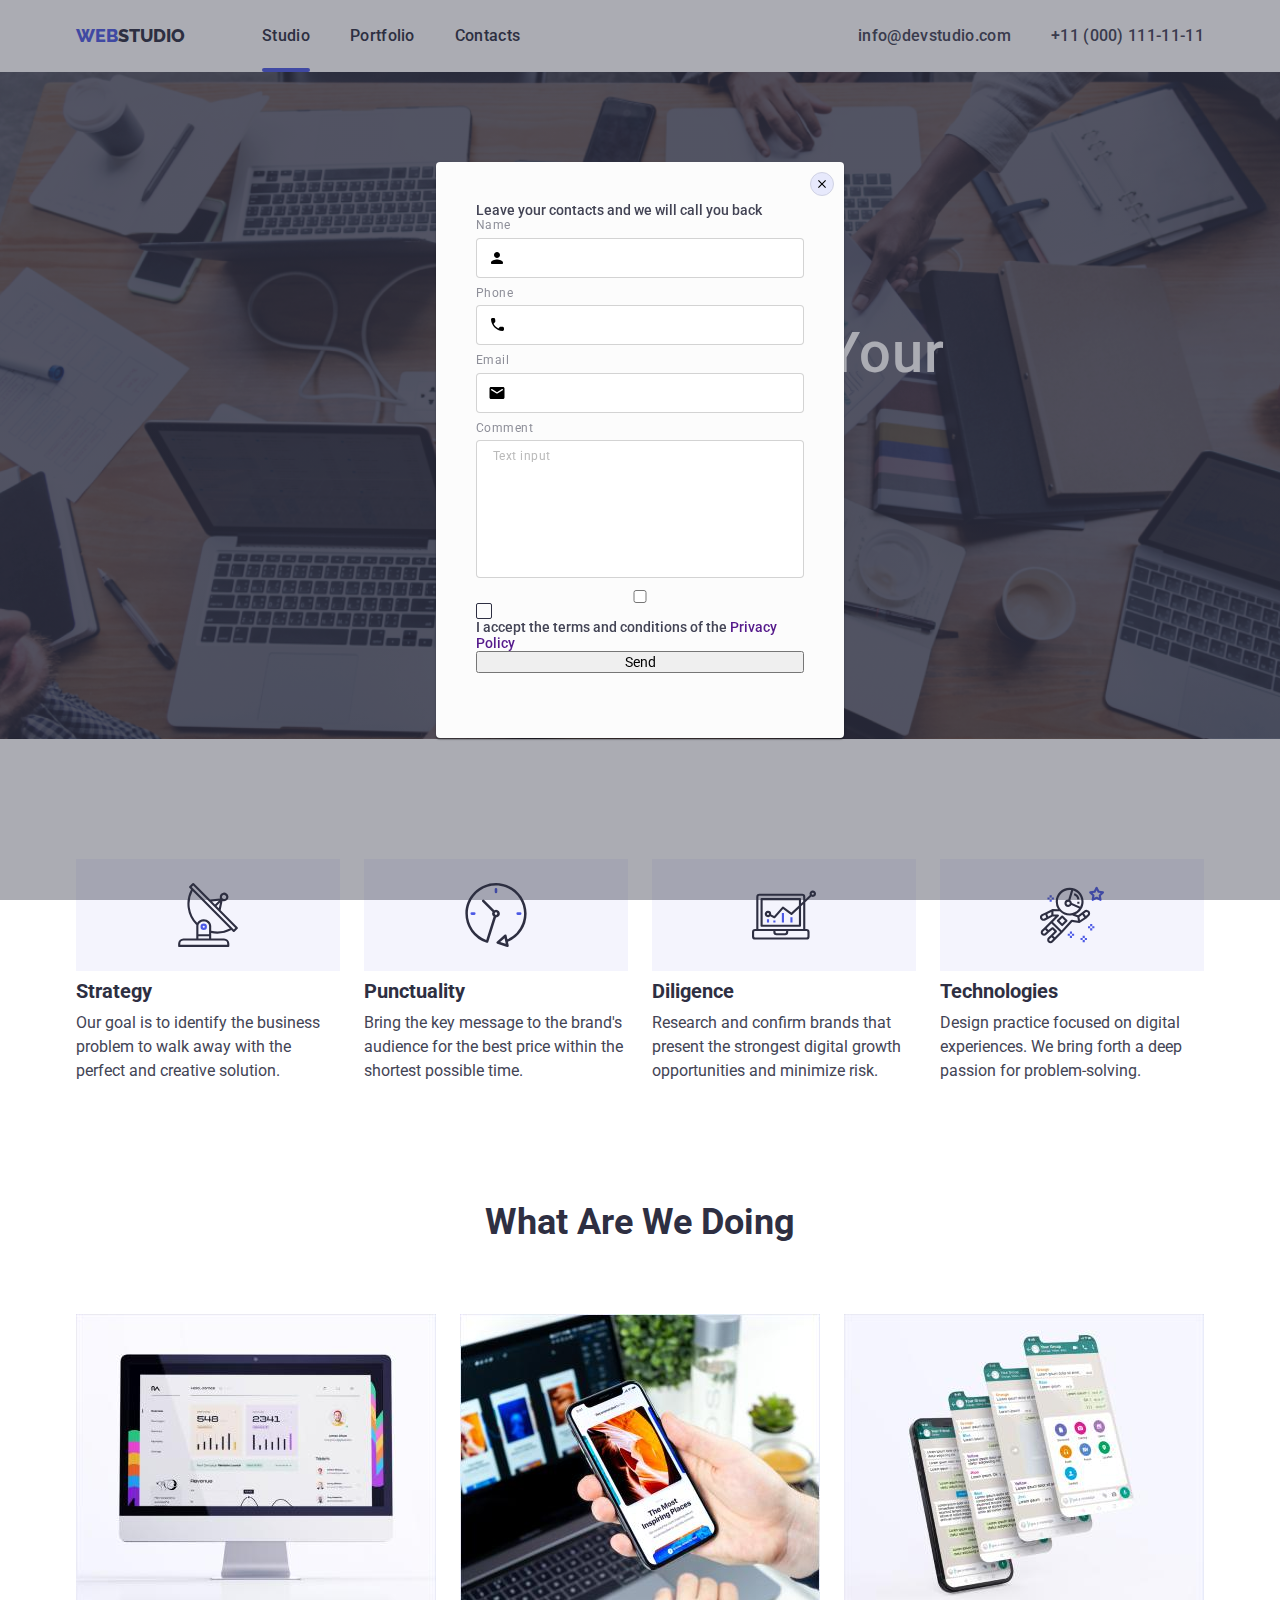
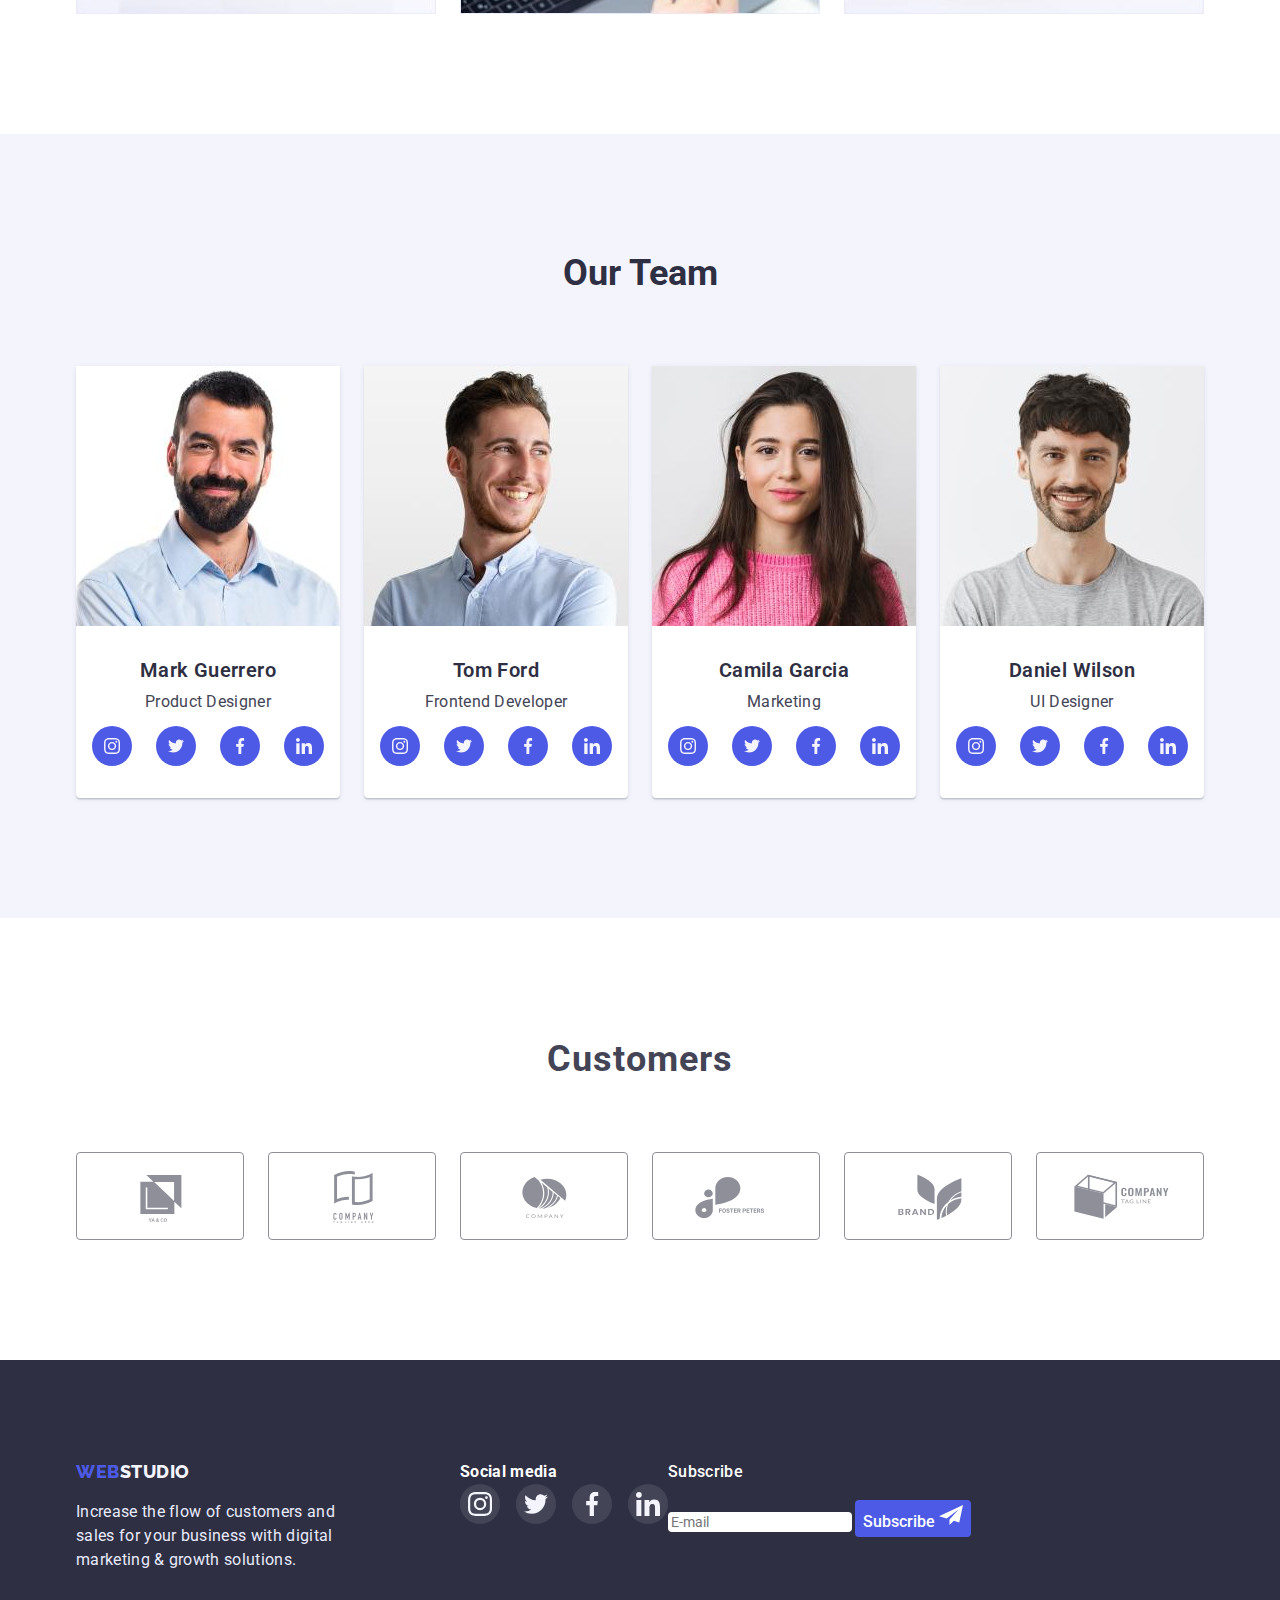
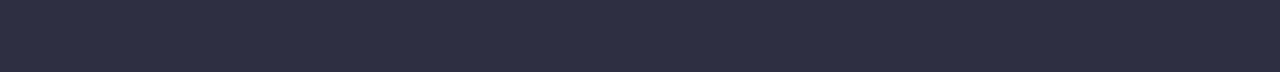
==== commit e1307ba5: "ДЗ-6 checkbox" ====
--- a/index.html
+++ b/index.html
@@ -178,21 +178,21 @@
                                     <svg class="social-list-icon" width="16" height="16">
                                         <use href="./images/sprite.svg#icon-instagram-2"></use>
                                     </svg>
-                                    </a>
+                                </a>
                             </li>
                             <li class="social-list-item">
                                 <a class="social-list-link" href="">
                                     <svg class="social-list-icon" width="16" height="16">
                                         <use href="./images/sprite.svg#icon-twitter-1"></use>
                                     </svg>
-                                    </a>
+                                </a>
                             </li>
                             <li class="social-list-item">
                                 <a class="social-list-link" href="">
                                     <svg class="social-list-icon" width="16" height="16">
                                         <use href="./images/sprite.svg#icon-facebook-1"></use>
                                     </svg>
-                                    </a>
+                                </a>
                             </li>
                             <li class="social-list-item">
                                 <a class="social-list-link" href="">
@@ -218,27 +218,27 @@
                                     <svg class="social-list-icon" width="16" height="16">
                                         <use href="./images/sprite.svg#icon-instagram-2"></use>
                                     </svg>
-                                    </a>
+                                </a>
                             </li>
                             <li class="social-list-item">
                                 <a class="social-list-link" href="">
                                     <svg class="social-list-icon" width="16" height="16">
                                         <use href="./images/sprite.svg#icon-twitter-1"></use>
                                     </svg>
-                                    </a>
+                                </a>
                             </li>
                             <li class="social-list-item">
                                 <a class="social-list-link" href="">
                                     <svg class="social-list-icon" width="16" height="16">
                                         <use href="./images/sprite.svg#icon-facebook-1"></use>
                                     </svg>
-                                    </a>
-                            </li>
-                            <li class="social-list-item">
-                                <a class="social-list-link" href="">
-                                <svg class="social-list-icon" width="16" height="16">
-                                    <use href="./images/sprite.svg#icon-linkedin-1"></use>
-                                </svg>
+                                </a>
+                            </li>
+                            <li class="social-list-item">
+                                <a class="social-list-link" href="">
+                                    <svg class="social-list-icon" width="16" height="16">
+                                        <use href="./images/sprite.svg#icon-linkedin-1"></use>
+                                    </svg>
                                 </a>
                             </li>
                         </ul>
@@ -258,27 +258,27 @@
                                     <svg class="social-list-icon" width="16" height="16">
                                         <use href="./images/sprite.svg#icon-instagram-2"></use>
                                     </svg>
-                                    </a>
+                                </a>
                             </li>
                             <li class="social-list-item">
                                 <a class="social-list-link" href="">
                                     <svg class="social-list-icon" width="16" height="16">
                                         <use href="./images/sprite.svg#icon-twitter-1"></use>
                                     </svg>
-                                    </a>
+                                </a>
                             </li>
                             <li class="social-list-item">
                                 <a class="social-list-link" href="">
                                     <svg class="social-list-icon" width="16" height="16">
                                         <use href="./images/sprite.svg#icon-facebook-1"></use>
                                     </svg>
-                                    </a>
-                            </li>
-                            <li class="social-list-item">
-                                <a class="social-list-link" href="">
-                                <svg class="social-list-icon" width="16" height="16">
-                                    <use href="./images/sprite.svg#icon-linkedin-1"></use>
-                                </svg>
+                                </a>
+                            </li>
+                            <li class="social-list-item">
+                                <a class="social-list-link" href="">
+                                    <svg class="social-list-icon" width="16" height="16">
+                                        <use href="./images/sprite.svg#icon-linkedin-1"></use>
+                                    </svg>
                                 </a>
                             </li>
                         </ul>
@@ -298,27 +298,27 @@
                                     <svg class="social-list-icon" width="16" height="16">
                                         <use href="./images/sprite.svg#icon-instagram-2"></use>
                                     </svg>
-                                    </a>
+                                </a>
                             </li>
                             <li class="social-list-item">
                                 <a class="social-list-link" href="">
                                     <svg class="social-list-icon" width="16" height="16">
                                         <use href="./images/sprite.svg#icon-twitter-1"></use>
                                     </svg>
-                                    </a>
+                                </a>
                             </li>
                             <li class="social-list-item">
                                 <a class="social-list-link" href="">
                                     <svg class="social-list-icon" width="16" height="16">
                                         <use href="./images/sprite.svg#icon-facebook-1"></use>
                                     </svg>
-                                    </a>
-                            </li>
-                            <li class="social-list-item">
-                                <a class="social-list-link" href="">
-                                <svg class="social-list-icon" width="16" height="16">
-                                    <use href="./images/sprite.svg#icon-linkedin-1"></use>
-                                </svg>
+                                </a>
+                            </li>
+                            <li class="social-list-item">
+                                <a class="social-list-link" href="">
+                                    <svg class="social-list-icon" width="16" height="16">
+                                        <use href="./images/sprite.svg#icon-linkedin-1"></use>
+                                    </svg>
                                 </a>
                             </li>
                             
@@ -460,13 +460,13 @@
             <form class="modal-input">
                 <p>Leave your contacts and we will call you back</p>
 
-                <label class="modal-form-field" for="name">
+                <label class="modal-form-field">
+
                     <span class="modal-uzer">Name</span>
                     <span class="icon-form-box">
                         <input class="modal-form-input" 
                         type="text" 
                         name="uzer_name"
-                        id="name"
                         required
                         pattern="^[a-zA-Zа-яА-Я]+$"
                         minlength="2"
@@ -480,13 +480,12 @@
                     
                 </label>
                 
-                <label class="modal-form-field" for="tel">
+                <label class="modal-form-field">
+
                     <span class="modal-uzer">Phone</span>
-                
                     <span class="icon-form-box">
                         <input class="modal-form-input" type="tel"
                         name="uzer_tel"
-                        id="tel"
                         required
                         pattern="^[0-9]{3}-[0-9]{3}-[0-9]{2}-[0-9]{2}+$"
                         title="xxx-xxx-xx-xx"
@@ -500,12 +499,11 @@
                     
                 </label>
         
-                <label class="modal-form-field" for="email">
+                <label class="modal-form-field">
                     <span class="modal-uzer">Email</span>
                     <span class="icon-form-box">
                         <input class="modal-form-input" type="email"
                         name="uzer_email"
-                        id="email"
                         required
                         pattern="[a-z0-9._%+-]+@[a-z0-9.-]+\.[a-z]{2,4}"
                         >
@@ -518,26 +516,24 @@
         
                 </label>
     
-                <label class="modal-form-field" for="message">
+                <label class="modal-form-field">
                     <span class="modal-uzer">Comment</span>
                     <textarea class="contact-form-massedge" 
-                    name="uzer_message"
-                    id="message" 
+                    name="uzer_message" 
                     placeholder="Text input"
                     ></textarea>
                 </label>
-                
-                <input class="modal-form-check" 
-                id="uzer-policy"
+
+                <input class="modal-form-check"
+                name="uzer-policy"
+                id="uzer-policy" 
                 type="checkbox"
-                name="uzer-policy"
-                >
-                <label for="uzer-policy" class="modal-form-check">I accept the terms and conditions of the
-                    <a href="" class="accept-form">Privacy Policy</a>
+                />
+                <label for="uzer-policy" class="modal-form-check-desc">I accept the terms and conditions of the
+                    <a href="">Privacy Policy</a>
                 </label>
                 
-
-                <button class="modal-form-button" type="submit"></button>
+                <button class="modal-form-submit" type="submit">Send</button>
             </form>
 
             <button type="button" class="modal-close-btn" data-modal-close>
--- a/css/styles.css
+++ b/css/styles.css
@@ -816,29 +816,40 @@
     transition: border-color 250ms cubic-bezier(0.4, 0, 0.2, 1);
 }
 
-.modal-uzer::placeholder {
-    
+.contact-form-massedge::placeholder {
+    font-weight: 400;
+    font-size: 12px;
+    line-height: 1.3;
+    letter-spacing: 0.04em;
+
+    color: rgba(117, 117, 117, 0.5);
 }
 
 .contact-form-massedge:focus {
-    font-size: 14px;
     outline: none;
     border-color: #4D5AE5;
 }
 
-.modal-form-check::before {
+.modal-form-check-desc::before {
     display: block;
-    content: "";
+
+    content: '';
     width: 16px;
     height: 16px;
-/* border: 1.25px solid #2E2F42;
-border-radius: 2px; */
+
+    border: 1.25px solid #2E2F42;
+    border-radius: 2px;
+    cursor: pointer;
+}
+
+.modal-form-check:checked + .modal-form-check-desc {
+    background-color: #404BBF;
 }
 
 .modal-form-button {
     width: 169px;
     height: 56px;
-
+    color: #FFFFFF;
     border-radius: 4px;
     background: #4D5AE5;
 }
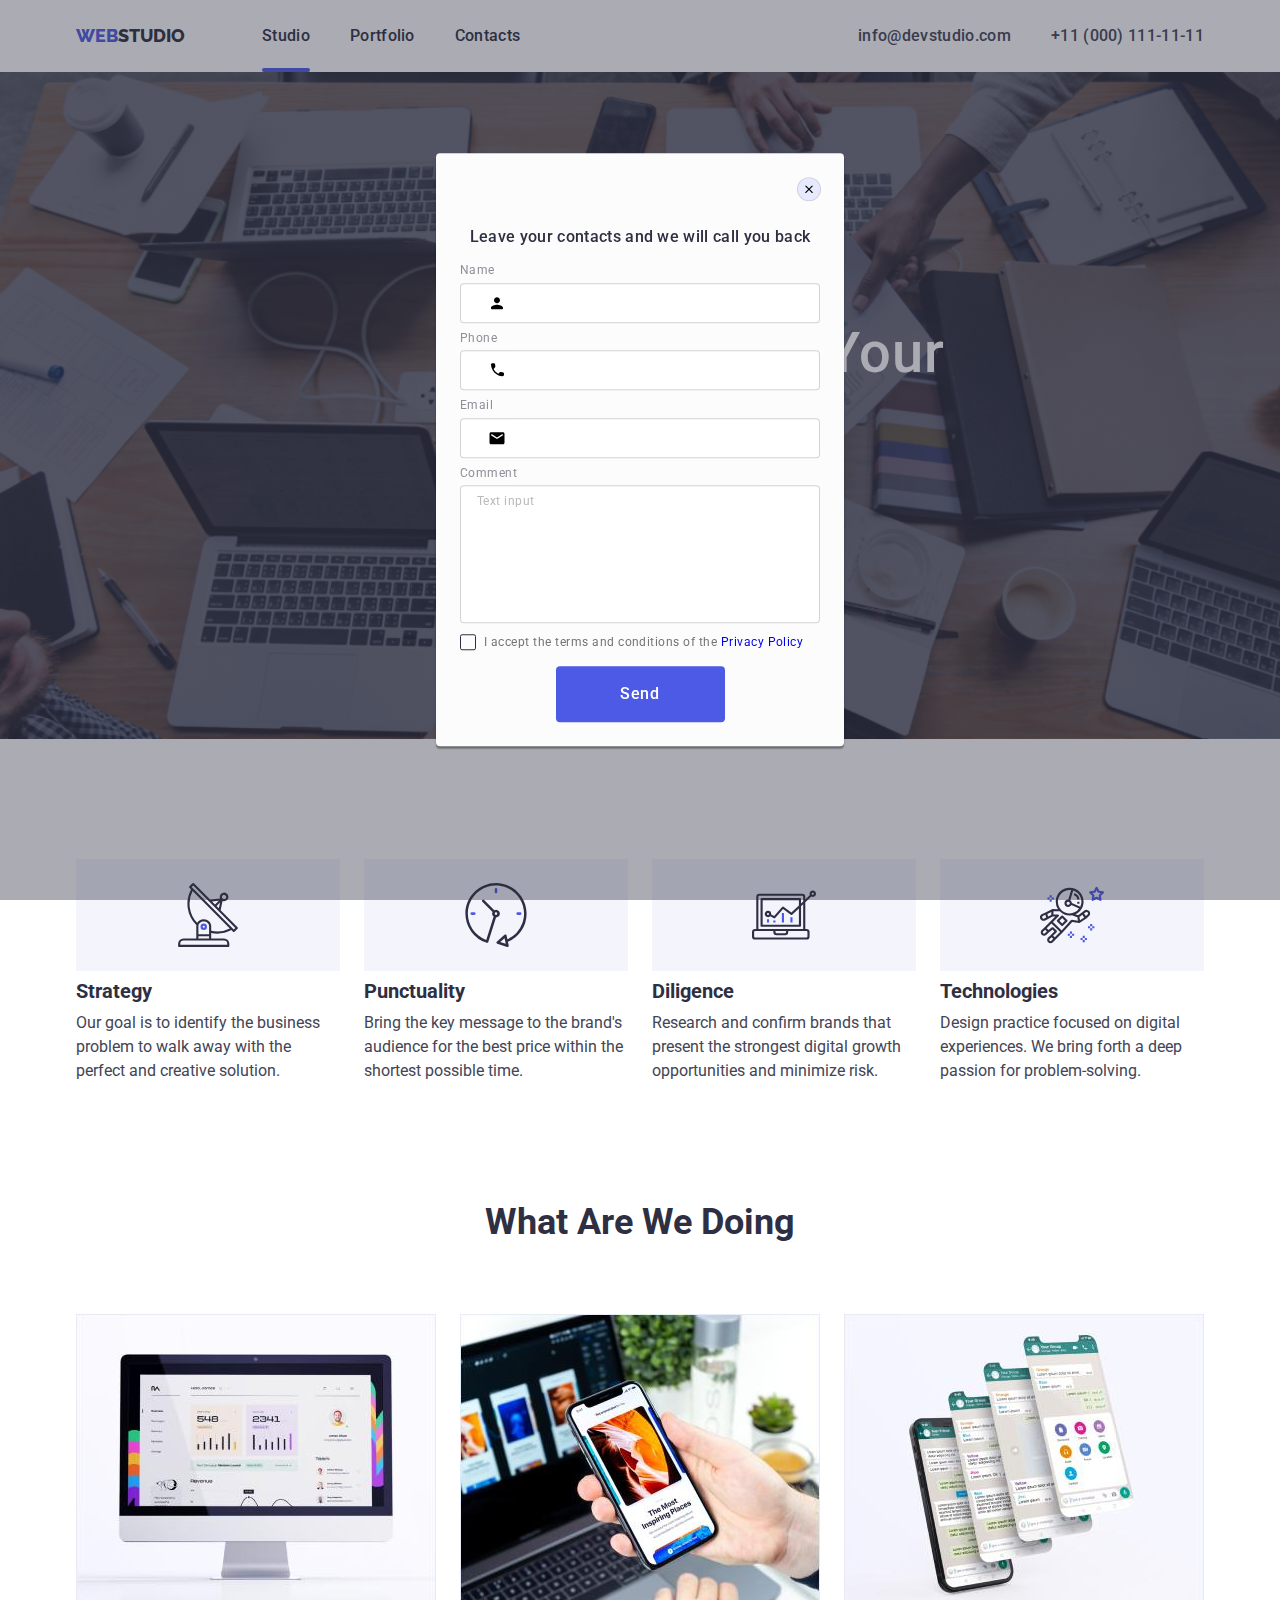
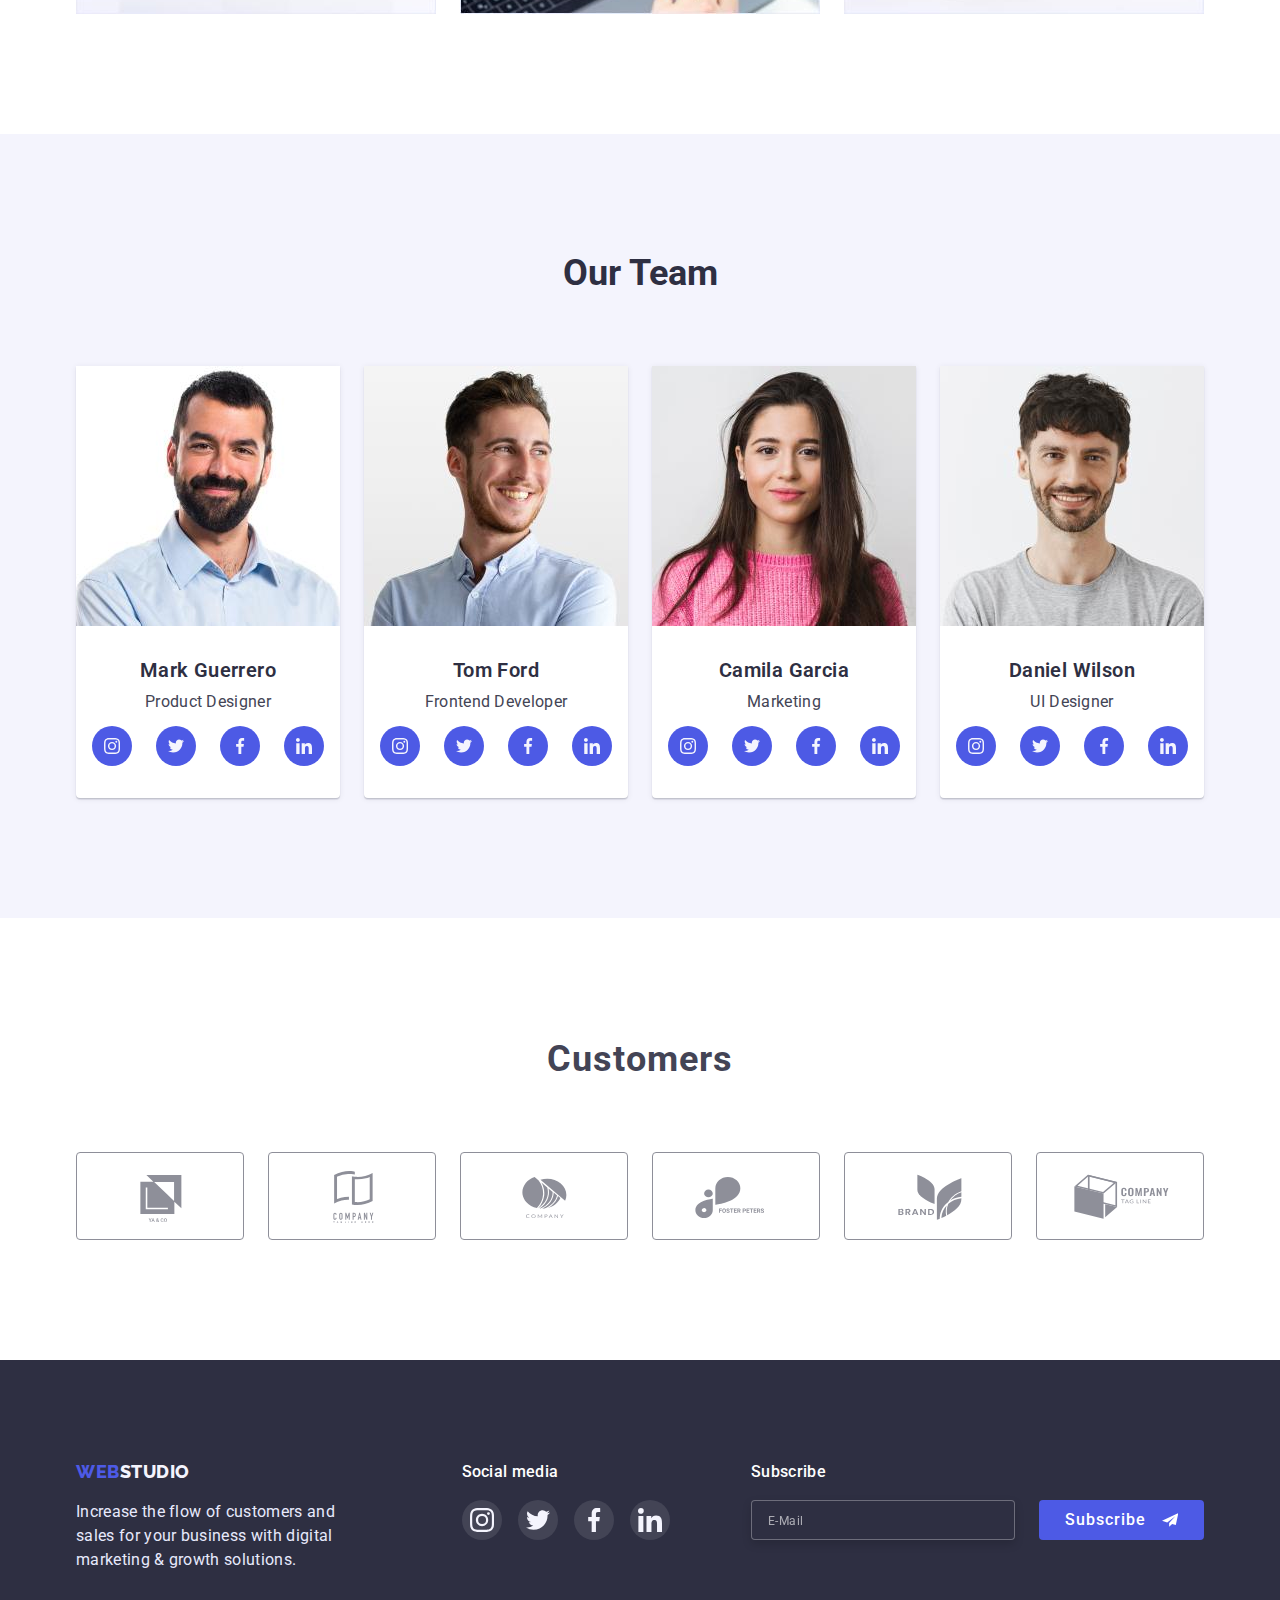
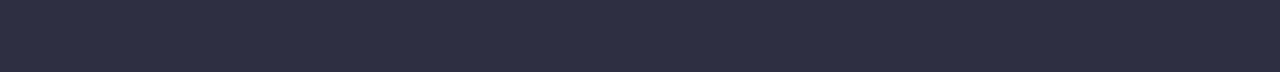
==== commit 4c19004a: "ДЗ-6 Перевірка" ====
--- a/index.html
+++ b/index.html
@@ -67,7 +67,7 @@
 
             <div class="advantage-box container">
 
-                <h2 class="hidden-title">Advantage</h2>
+                <h2 class="advantage-title visualli-hidden">Advantage</h2>
                 <ul class="advantage">
 
                     <li class="list-advantage">
@@ -432,25 +432,26 @@
                 </ul>
             </div>
             
-            <form class="email-input" name="subscribe" autocomplete="on" novalidate>
-                <p class="subscribe-title">Subscribe</p> 
-
-                <div>
+            <div class="footer-subscribe">
+                <p class="footer-text-subscribe">Subscribe</p>
+                <form class="footer-form-subscribe">
+    
                     <input 
-                    class="contact-form" 
-                    type="email" 
-                    name="user_email"
-                    required
+                    class="footer-subscribe-input" 
+                    type="email"
+                    name="subscribe_email"
+                    minlength="3"
                     placeholder="E-mail"
-                    pattern="^([a-z0-9_-]+\.)*[a-z0-9_-]+@[a-z0-9_-]+(\.[a-z0-9_-]+)*\.[a-z]{2,6}$"
                     >
-                    <button class="button-submit" type="submit">Subscribe
-                        <svg class="button-submit-icon" width="24" height="24">
+                    <button type="submit" class="footer-subscribe-btn">
+                        <span class="footer-subscribe-btn-text">Subscribe</span>
+                        <svg class="footer-subscribe-img">
                             <use href="./images/sprite.svg#icon-Mail-3"></use>
                         </svg>
                     </button>
-                </div>
-            </form>
+
+                </form>
+            </div>
             
         </div>
     </footer>
@@ -458,7 +459,7 @@
     <div class="backdrop" data-modal>
         <div class="modal">
             <form class="modal-input">
-                <p>Leave your contacts and we will call you back</p>
+                <p class="modal-input-title">Leave your contacts and we will call you back</p>
 
                 <label class="modal-form-field">
 
@@ -468,11 +469,11 @@
                         type="text" 
                         name="uzer_name"
                         required
-                        pattern="^[a-zA-Zа-яА-Я]+$"
-                        minlength="2"
+                        pattern="[a-zA-Zа-яА-ЯіІїЇ]+"
+                        minlength="3"
                         >
                         <span class="modal-form-icon">
-                            <svg class="icon-form" width="18" height="24">
+                            <svg class="icon-form">
                                 <use href="./images/sprite.svg#icon-person"></use>
                             </svg>
                         </span>   
@@ -524,20 +525,24 @@
                     ></textarea>
                 </label>
 
-                <input class="modal-form-check"
-                name="uzer-policy"
-                id="uzer-policy" 
+                <input 
                 type="checkbox"
-                />
-                <label for="uzer-policy" class="modal-form-check-desc">I accept the terms and conditions of the
-                    <a href="">Privacy Policy</a>
+                id="uzer-policy"
+                name="uzer_policy"
+                class="modal-form-check visualli-hidden"
+                >
+                <label 
+                for="uzer-policy"
+                class="modal-form-check-desc"
+                >
+                I accept the terms and conditions of the&nbsp;<a href="#">Privacy Policy</a>
                 </label>
-                
+
                 <button class="modal-form-submit" type="submit">Send</button>
             </form>
 
             <button type="button" class="modal-close-btn" data-modal-close>
-                <svg class="modal-close-icon" width="8" height="8">
+                <svg class="modal-close-btn-icon">
                     <use href="./images/sprite.svg#icon-close-black-18dp-2-1"></use>
                 </svg>
             </button>
--- a/css/styles.css
+++ b/css/styles.css
@@ -224,7 +224,7 @@
 
 /* Прихований заголовок*/
 
-.hidden-title {
+.visualli-hidden {
     position: absolute;
     white-space: nowrap;
     width: 1px;
@@ -580,6 +580,8 @@
     border: 1px solid var(--primary-brand-color); 
 }
 
+/* ============ Футер =========== */
+
 .footer {
     display: flex;
     background: var(--dark-color);
@@ -587,7 +589,6 @@
     padding-bottom: 100px;
 }
 
-/* ============ Футер =========== */
 /* Логотип */
 .logo-footer {
     margin-bottom: 16px;
@@ -624,17 +625,21 @@
 
 .footer-box {
     display: flex;
-    justify-content: flex-start;
+    justify-content: space-between;
+    align-items: stretch;
+}
+
+.social-media-box {
+    margin-right: 80px;
 }
 
 .social-media-title {
-    font-weight: 700;
-    font-size: 16px;
-    line-height: 24px;
-    margin-bottom: 1.5;
-
+    margin-bottom: 16px;
+    font-weight: 500;
+    line-height: 1.5;
     letter-spacing: 0.02em;
     color: var(--white-color);
+    font-size: 16px;
 }
 
 .social-media-list {
@@ -684,33 +689,85 @@
     letter-spacing: 0.04em;
     color: rgba(255, 255, 255, 0.6);
 
-    
-}
-
-.subscribe-title {
-    align-items: center;
+}
+
+/* ======================== */
+
+.footer-subscribe-img {
+    margin-left: 16px;
+    width: 24px;
+    height: 20px;
+    fill: var(--white-color);
+}
+
+.footer-text-subscribe {
     margin-bottom: 16px;
-
     font-weight: 500;
-    font-size: 16px;
     line-height: 1.5;
-
     letter-spacing: 0.02em;
     color: #FFFFFF;
-}
-.button-submit {
+    font-size: 16px;
+}
+
+.footer-subscribe-input {
+    display: block;
+    height: 40px;
+    width: 264px;
+    margin-right: 24px;
+    padding: 8px 16px;
+    border: 1px solid rgba(255, 255, 255, 0.3);
+    filter: drop-shadow(0px 4px 4px rgba(0, 0, 0, 0.15));
+    border-radius: 4px;
+    background-color: var(--dark-color);
+    color: var(--light-color);
+}
+
+.footer-subscribe-input::placeholder {
+    text-transform: capitalize;
+    font-size: 12px;
+    line-height: 2;
+    letter-spacing: 0.04em;
+    color: rgba(255, 255, 255, 0.6);
+    background-color: var(--dark-color);
+    transition: border 250ms cubic-bezier(0.4, 0, 0.2, 1);
+}
+
+.footer-subscribe-input:focus {
+    outline: none;
+    border: 1px solid var(--primary-brand-color);
+}
+
+.footer-form-subscribe {
+    display: flex;
+    justify-content: center;
+}
+
+.footer-subscribe-btn-text {
     font-weight: 500;
     font-size: 16px;
     line-height: 1.5;
-
-    color: #FFFFFF;
-    background: #4D5AE5;
-    border-radius: 4px;
+    letter-spacing: 0.06em;
+    color: var(--white-color);
+    text-transform: capitalize;
+}
+
+.footer-subscribe-btn {
+    display: flex;
+    justify-content: center;
+    align-items: center;
+    padding: 8px 24px;
+    text-align: left;
+    background: var(--primary-brand-color);
+    border-radius: 4px;
+    width: 165px;
+    height: 40px;
     border-color: transparent;
-}
-.button-submit-icon {
-    fill: #FFFFFF;
-
+    transition: background-color 250ms cubic-bezier(0.4, 0, 0.2, 1);
+}
+
+.footer-subscribe-btn:hover,
+.footer-subscribe-btn:focus {
+    background-color: var(--blue-button);
 }
 
 
@@ -726,24 +783,41 @@
     left: 0;
     z-index: 100;
     background: rgba(46, 47, 66, 0.4);
+
+    transition: opacity 250ms cubic-bezier(0.4, 0, 0.2, 1), 
+                visibility 250ms cubic-bezier(0.4, 0, 0.2, 1);
 }   
 .modal {
     position: absolute;
     width: 408px;
-    height: 576px;
-
-    background: #FCFCFC;
+    padding-top: 72px;
+    padding-right: 24px;
+    padding-bottom: 24px;
+    padding-left: 24px;
+
+    background: #fcfcfc;
     box-shadow: 0px 1px 1px rgba(0, 0, 0, 0.14), 0px 1px 3px rgba(0, 0, 0, 0.12), 0px 2px 1px rgba(0, 0, 0, 0.2);
     border-radius: 4px;
-    padding: 40px;
+    
     left: 50%;
     top: 50%;
-
     transform: translate(-50%, -50%);
 }
+
 .modal-input {
     display: flex;
     flex-direction: column;
+}
+
+.modal-input-title {
+    font-weight: 500;
+    font-size: 16px;
+    line-height: 24px;
+    margin-bottom: 14px;
+    text-align: center;
+    letter-spacing: 0.02em;
+
+    color: #2E2F42;
 }
 
 .modal-form-field {
@@ -769,7 +843,7 @@
     height: 40px;
     padding: 8px;
     color:black;
-    padding-left: 38px;
+    padding: 11px 38px;
     
     border: 1px solid rgba(33, 33, 33, 0.2);
     border-radius: 4px;
@@ -802,6 +876,17 @@
     transition: fill 250ms cubic-bezier(0.4, 0, 0.2, 1);
 }
 
+.icon-form {
+    width: 18px;
+    height: 24px;
+
+    position: absolute;
+    top: 50%;
+    left: 16px;
+    transform: translateY(-25%);
+
+}
+
 .contact-form-massedge {
     width: 100%;
     height: 138px;
@@ -832,18 +917,68 @@
 
 .modal-form-check-desc::before {
     display: block;
-
-    content: '';
+    content: "";
     width: 16px;
     height: 16px;
-
-    border: 1.25px solid #2E2F42;
+    margin-right: 8px;
+    border: 1.25px solid var(--dark-color);
     border-radius: 2px;
     cursor: pointer;
-}
-
-.modal-form-check:checked + .modal-form-check-desc {
-    background-color: #404BBF;
+    transition: border 250ms cubic-bezier(0.4, 0, 0.2, 1), 
+    background-color 250ms cubic-bezier(0.4, 0, 0.2, 1), 
+    background-image 250ms cubic-bezier(0.4, 0, 0.2, 1);
+}
+
+.modal-form-check:checked + .modal-form-check-desc::before {
+    background-color: var(--blue-button);
+    border: 1.25px solid var(--blue-button);
+    background-image: url(../images/Vector/Clikc.svg);
+    background-repeat: no-repeat;
+    background-position: center;
+}
+
+.modal-form-check:focus + .modal-form-check-desc::before {
+    border-color: var(--primary-brand-color);
+}
+
+.modal-form-check-desc {
+    display: flex;
+    align-items: center;
+    font-weight: 400;
+    font-size: 12px;
+    line-height: 1.17;
+    letter-spacing: 0.04em;
+    color: #757575;
+
+    margin-top: 0;
+    margin-bottom: 16px;
+    transition: background-color var(--trans-dur-and-func),
+    border var(--trans-dur-and-func);
+
+}
+
+.modal-form-submit {
+    min-width: 169px;
+    font-weight: 500;
+    font-size: 16px;
+    line-height: 1.5;
+
+    align-self: center;
+    padding: 16px 32px;
+    border-radius: 4px;
+    border: transparent;
+
+    letter-spacing: 0.04em;
+    color: var(--white-color);
+    background: var(--primary-brand-color);
+    transition: background 250ms cubic-bezier(0.4, 0, 0.2, 1), 
+    box-shadow 250ms cubic-bezier(0.4, 0, 0.2, 1);
+}
+
+.modal-form-submit:hover,
+.modal-form-submit:focus {
+    background: var(--blue-button);
+    box-shadow: 0px 4px 4px rgba(0, 0, 0, 0.15);
 }
 
 .modal-form-button {
@@ -855,43 +990,50 @@
 }
 
 .modal-close-btn {
-    background-color: #E7E9FC;
-    border: 1px solid  #D0D2E3;
-    padding: 0;
+    display: flex;
+    justify-content: center;
+    align-items: center;
+    position: absolute;
+    top: 24px;
+    right: 23px;
+    
     width: 24px;
     height: 24px;
+    background: #E7E9FC;
+    border: 1px solid rgba(0, 0, 0, 0.1);
     border-radius: 50%;
-    display: flex;
-    justify-content: center;
-    align-items: center;
-    position: absolute;
-    top: 10px;
-    right: 10px;
-    transition: border-color 250ms cubic-bezier(0.4, 0, 0.2, 1), background-color 250ms cubic-bezier(0.4, 0, 0.2, 1);
+    
+    transition: box-shadow 250ms cubic-bezier(0.4, 0, 0.2, 1), 
+    border 250ms cubic-bezier(0.4, 0, 0.2, 1),
+    background 250ms cubic-bezier(0.4, 0, 0.2, 1);
 }
 
 .modal-close-btn:hover,
 .modal-close-btn:focus {
-    border-color: var(--blue-button);
-    background-color: var(--blue-button);
-}
-
-.modal-close-icon {
-    fill: currentColor;
-    transition: color 250ms cubic-bezier(0.4, 0, 0.2, 1);
-}
-
-.modal-close-btn:hover. modal-close-icon,
-.modal-close-btn:focus. modal-close-icon {
+    border: var(--blue-button);
+    background: var(--blue-button);
+    box-shadow: 0px 1px 6px rgba(46, 47, 66, 0.08),
+    0px 1px 1px rgba(46, 47, 66, 0.16), 0px 2px 1px rgba(46, 47, 66, 0.08);
+}
+
+.modal-close-btn-icon {
+    height: 8px;
+    width: 8px;
+    padding: 0;
+
+    fill: transition 250ms cubic-bezier(0.4, 0, 0.2, 1);
+}
+
+.modal-close-btn:hover .modal-close-btn-icon,
+.modal-close-btn:focus .modal-close-btn-icon {
     fill: var(--white-color);
 }
+
+
 
 .backdrop.is-hidden {
     opacity: 0;
     visibility: hidden;
     pointer-events: none;
-
-    transition: opacity 250ms cubic-bezier(0.4, 0, 0.2, 1), visibility 250ms cubic-bezier(0.4, 0, 0.2, 1);
-}
-
+}
 /* =========== Модель вікна ===========*/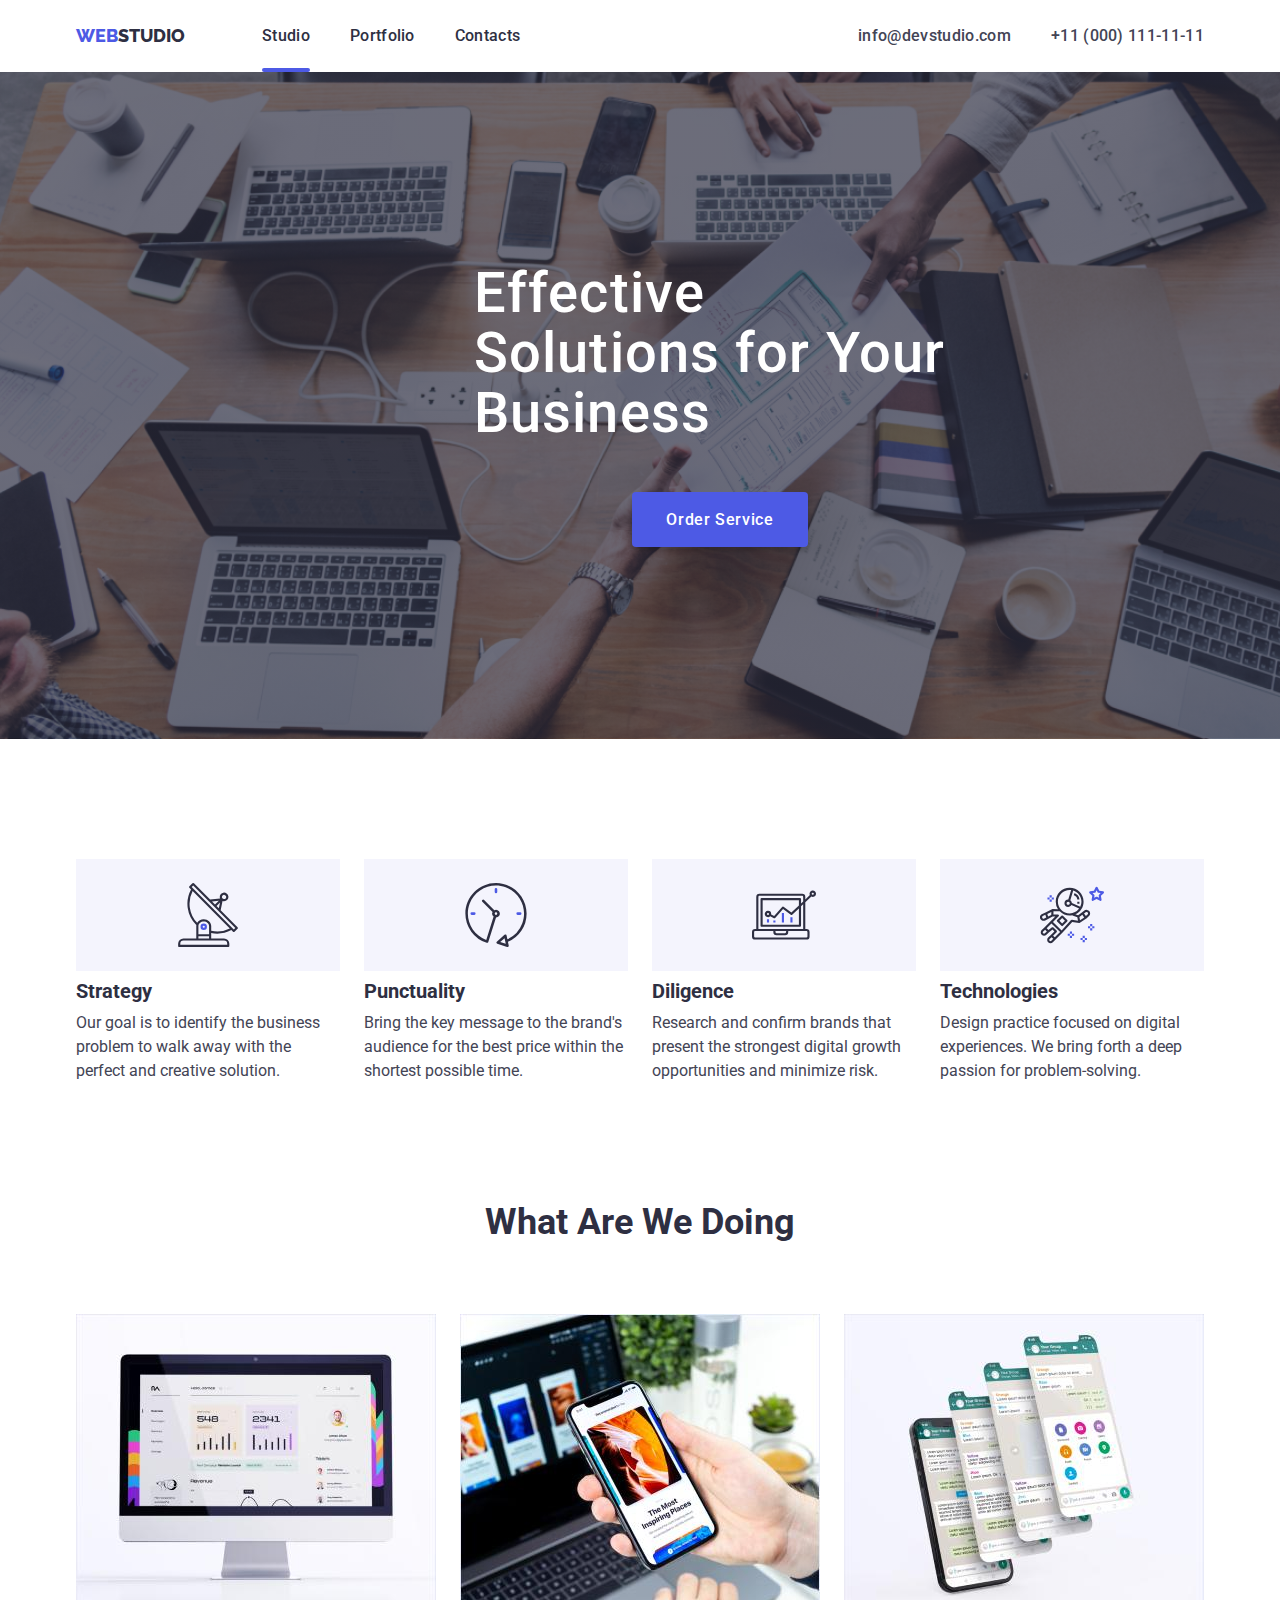
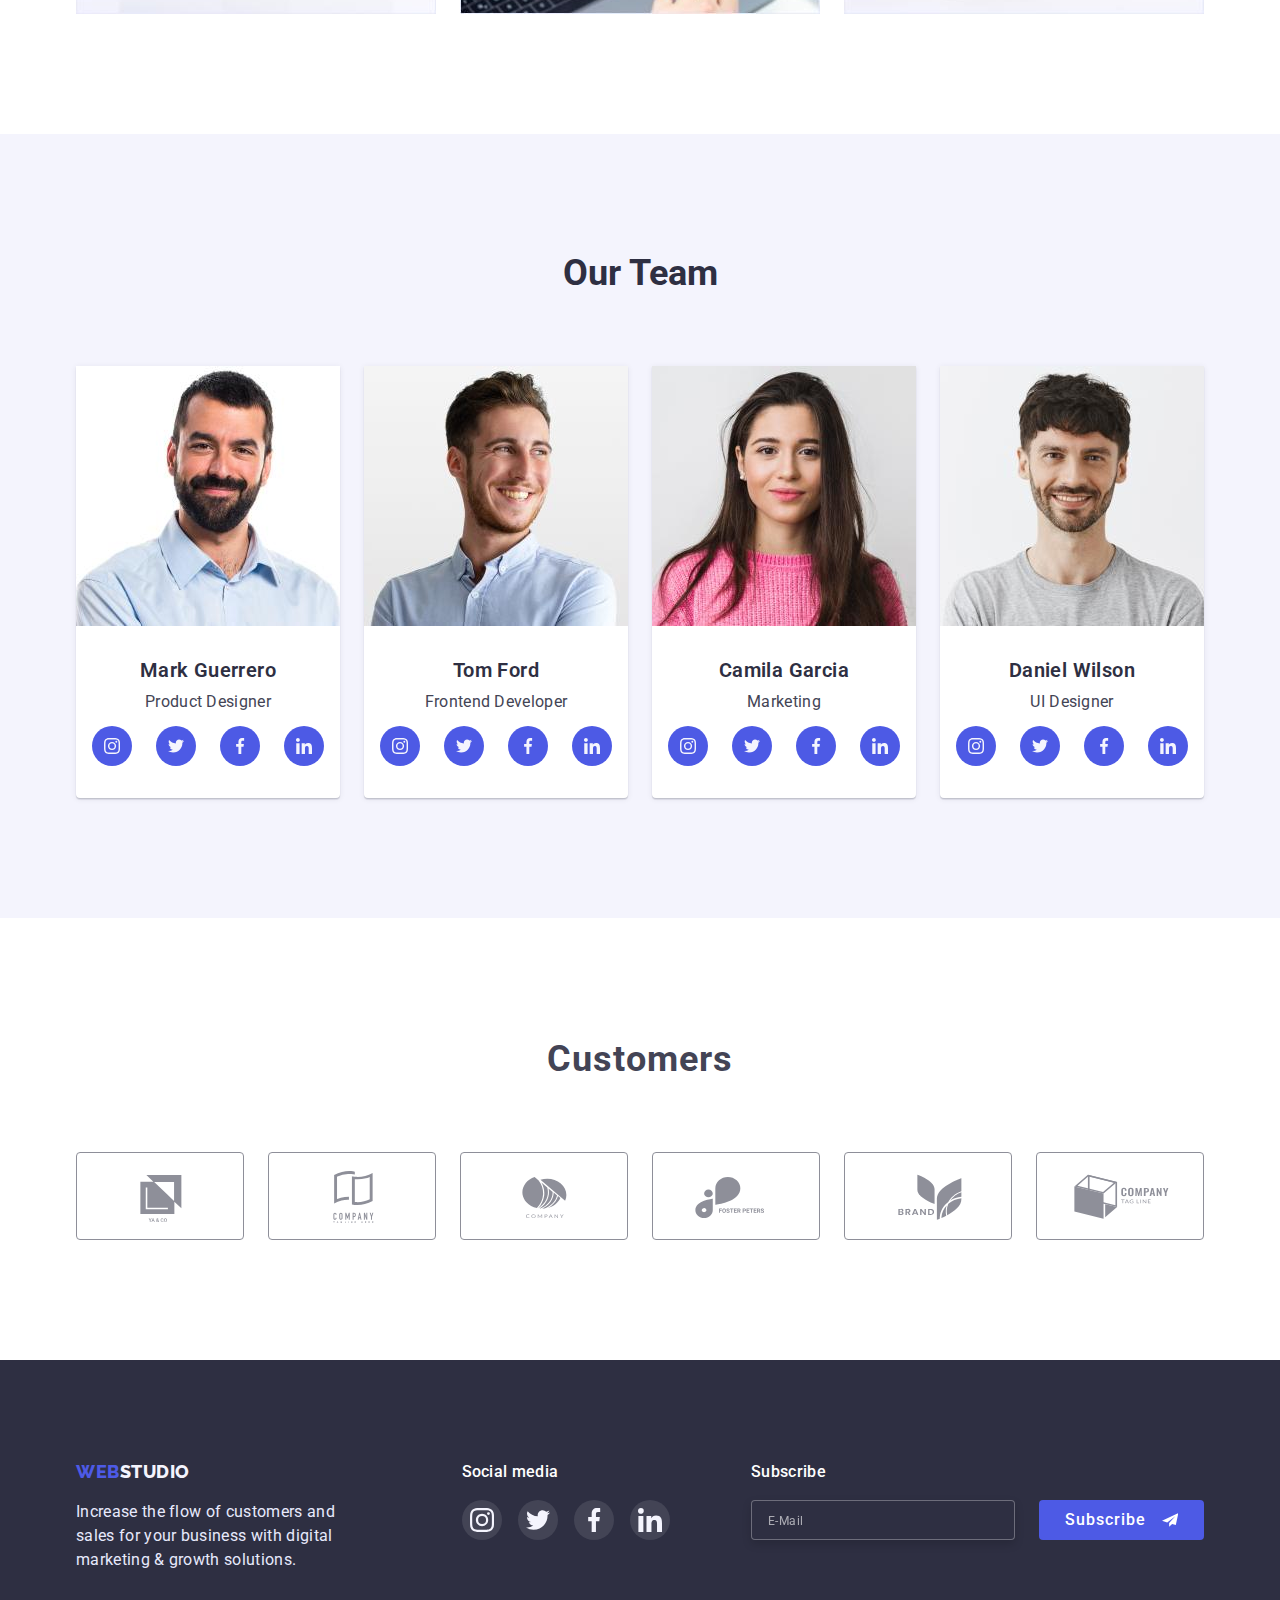
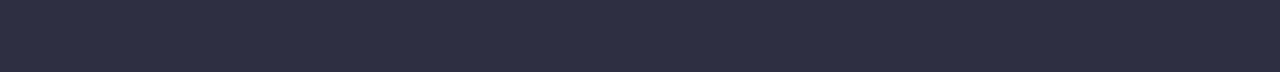
==== commit dda64024: "ДЗ-6 виповнена" ====
--- a/index.html
+++ b/index.html
@@ -435,7 +435,6 @@
             <div class="footer-subscribe">
                 <p class="footer-text-subscribe">Subscribe</p>
                 <form class="footer-form-subscribe">
-    
                     <input 
                     class="footer-subscribe-input" 
                     type="email"
@@ -456,10 +455,17 @@
         </div>
     </footer>
 
-    <div class="backdrop" data-modal>
+    <div class="backdrop is-hidden" data-modal>
         <div class="modal">
+
+            <button type="button" class="modal-close-btn" data-modal-close>
+                <svg class="modal-close-btn-icon">
+                    <use href="./images/sprite.svg#icon-close-black-18dp-2-1"></use>
+                </svg>
+            </button>
+
+            <p class="modal-input-title">Leave your contacts and we will call you back</p>
             <form class="modal-input">
-                <p class="modal-input-title">Leave your contacts and we will call you back</p>
 
                 <label class="modal-form-field">
 
@@ -472,11 +478,9 @@
                         pattern="[a-zA-Zа-яА-ЯіІїЇ]+"
                         minlength="3"
                         >
-                        <span class="modal-form-icon">
-                            <svg class="icon-form">
-                                <use href="./images/sprite.svg#icon-person"></use>
-                            </svg>
-                        </span>   
+                        <svg class="icon-form">
+                            <use href="./images/sprite.svg#icon-person"></use>
+                        </svg>  
                     </span>
                     
                 </label>
@@ -491,11 +495,9 @@
                         pattern="^[0-9]{3}-[0-9]{3}-[0-9]{2}-[0-9]{2}+$"
                         title="xxx-xxx-xx-xx"
                         >
-                        <span class="modal-form-icon">
-                            <svg class="icon-form" width="18" height="24">
-                                <use href="./images/sprite.svg#icon-phone"></use>
-                            </svg>
-                        </span>
+                        <svg class="icon-form" width="18" height="24">
+                            <use href="./images/sprite.svg#icon-phone"></use>
+                        </svg>
                     </span>
                     
                 </label>
@@ -508,16 +510,14 @@
                         required
                         pattern="[a-z0-9._%+-]+@[a-z0-9.-]+\.[a-z]{2,4}"
                         >
-                        <span class="modal-form-icon">
-                            <svg class="icon-form" width="18" height="24">
-                                <use href="./images/sprite.svg#icon-email"></use>
-                            </svg>
-                        </span>
+                        <svg class="icon-form" width="18" height="24">
+                            <use href="./images/sprite.svg#icon-email"></use>
+                        </svg>
                     </span>
         
                 </label>
     
-                <label class="modal-form-field">
+                <label class="modal-form-massedge">
                     <span class="modal-uzer">Comment</span>
                     <textarea class="contact-form-massedge" 
                     name="uzer_message" 
@@ -541,11 +541,6 @@
                 <button class="modal-form-submit" type="submit">Send</button>
             </form>
 
-            <button type="button" class="modal-close-btn" data-modal-close>
-                <svg class="modal-close-btn-icon">
-                    <use href="./images/sprite.svg#icon-close-black-18dp-2-1"></use>
-                </svg>
-            </button>
         </div>
     </div>
 
--- a/css/styles.css
+++ b/css/styles.css
@@ -770,7 +770,6 @@
     background-color: var(--blue-button);
 }
 
-
 /* ============== Футер ==============*/
 
 /* =========== Модель вікна ==========*/
@@ -812,7 +811,7 @@
 .modal-input-title {
     font-weight: 500;
     font-size: 16px;
-    line-height: 24px;
+    line-height: 1.5;
     margin-bottom: 14px;
     text-align: center;
     letter-spacing: 0.02em;
@@ -829,8 +828,8 @@
 
     font-weight: 400;
     font-size: 12px;
-    line-height: 1.3;
-    letter-spacing: 0.04em;
+    line-height: 1.17;
+    letter-spacing: 0.01em;
 
     margin-bottom: 4px;
 
@@ -841,8 +840,6 @@
 .modal-form-input {
     width: 100%;
     height: 40px;
-    padding: 8px;
-    color:black;
     padding: 11px 38px;
     
     border: 1px solid rgba(33, 33, 33, 0.2);
@@ -855,7 +852,7 @@
     border-color: var(--primary-brand-color);
 }   
 
-.modal-form-input:focus + .modal-form-icon {
+.modal-form-input:focus + .icon-form {
     fill: #4D5AE5;
 }
 
@@ -864,30 +861,25 @@
     position: relative;
 }
 
-.modal-form-icon {
-    position: absolute;
-    top: 50%;
-    left: 12px;
-    transform: translateY(-100%);
-
-    display: block;
-    width: 15px;
-    height: 12px;
-    transition: fill 250ms cubic-bezier(0.4, 0, 0.2, 1);
-}
-
 .icon-form {
     width: 18px;
     height: 24px;
-
+    
     position: absolute;
     top: 50%;
     left: 16px;
-    transform: translateY(-25%);
-
+    fill: var(--dark-color);
+    transform: translateY(-50%);
+    transition: transition fill 250ms cubic-bezier(0.4, 0, 0.2, 1);
+}
+
+.modal-form-massedge {
+    margin-bottom: 16px;
 }
 
 .contact-form-massedge {
+    display: block;
+
     width: 100%;
     height: 138px;
     resize: none;
@@ -951,14 +943,14 @@
     color: #757575;
 
     margin-top: 0;
-    margin-bottom: 16px;
+    margin-bottom: 24px;
     transition: background-color var(--trans-dur-and-func),
     border var(--trans-dur-and-func);
 
 }
 
 .modal-form-submit {
-    min-width: 169px;
+    width: 169px;
     font-weight: 500;
     font-size: 16px;
     line-height: 1.5;
@@ -995,7 +987,7 @@
     align-items: center;
     position: absolute;
     top: 24px;
-    right: 23px;
+    right: 24px;
     
     width: 24px;
     height: 24px;
